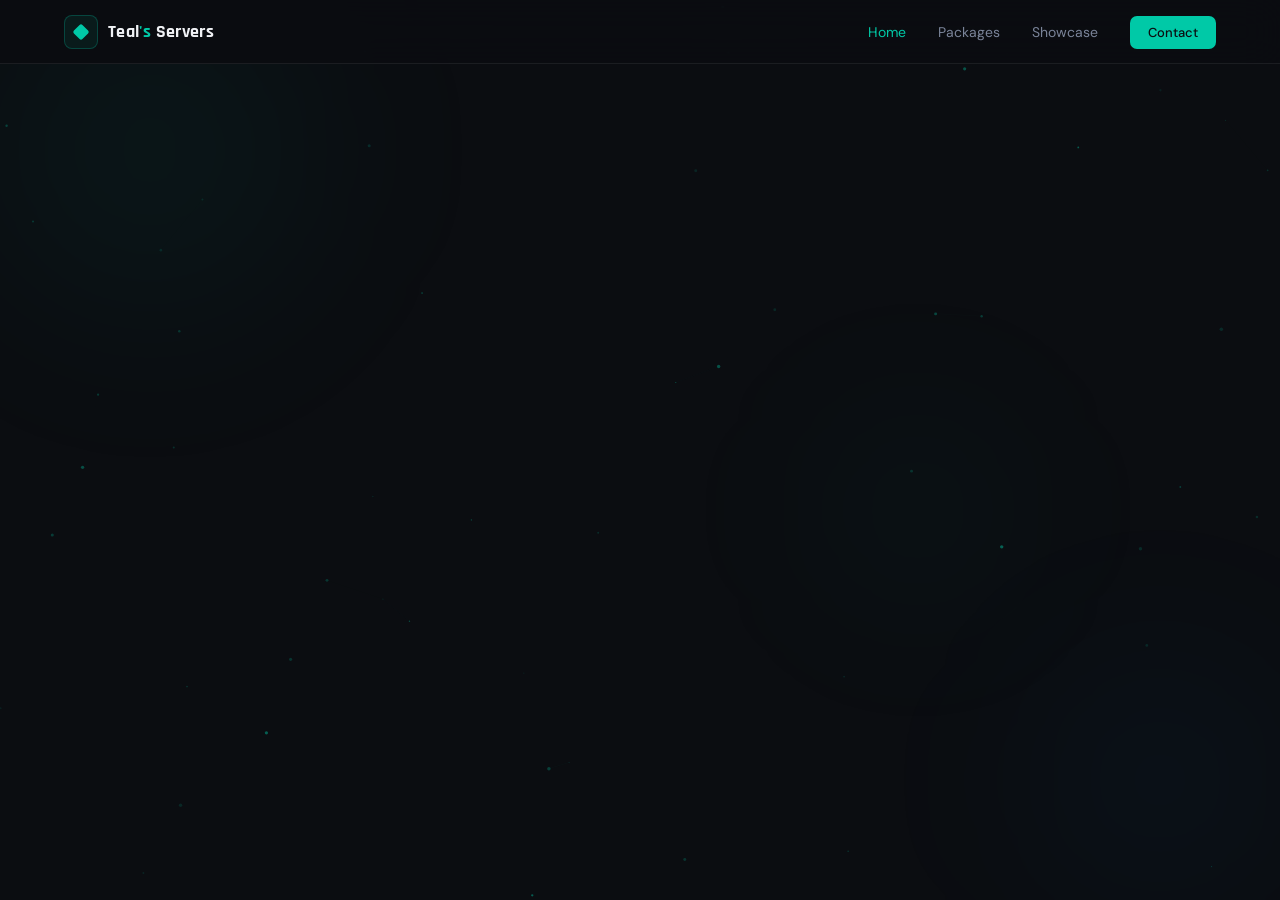
==== index.html @ 3dc84ca7 "Update index.html" ====
<!DOCTYPE html>
<html lang="en">
<head>
<meta charset="UTF-8">
<meta name="viewport" content="width=device-width, initial-scale=1.0">
<title>Teal's Servers — Premium Discord Setup</title>
<link rel="preconnect" href="https://fonts.googleapis.com">
<link rel="preconnect" href="https://fonts.gstatic.com" crossorigin>
<link href="https://fonts.googleapis.com/css2?family=Rajdhani:wght@400;500;600;700&family=DM+Sans:wght@300;400;500&display=swap" rel="stylesheet">
<link rel="icon" href="data:image/svg+xml,<svg xmlns='http://www.w3.org/2000/svg' viewBox='0 0 32 32'><rect x='8' y='8' width='16' height='16' rx='3' fill='%2300C9A7' transform='rotate(45 16 16)'/></svg>">
<style>
*,*::before,*::after{box-sizing:border-box;margin:0;padding:0}
:root{
  --teal:#00C9A7;--teal-dim:#00A88C;--teal-pale:rgba(0,201,167,0.08);
  --bg:#0B0D11;--bg2:#10131A;--bg3:#161B26;
  --border:rgba(255,255,255,0.07);--border-teal:rgba(0,201,167,0.25);
  --text:#F0F2F5;--muted:#7A8499;--muted2:#4A5168;
}
html{scroll-behavior:smooth}
body{font-family:'DM Sans',sans-serif;background:var(--bg);color:var(--text);overflow-x:hidden;min-height:100vh}
::-webkit-scrollbar{width:4px}
::-webkit-scrollbar-track{background:var(--bg)}
::-webkit-scrollbar-thumb{background:var(--teal-dim);border-radius:2px}

#particle-canvas{position:fixed;top:0;left:0;width:100%;height:100%;pointer-events:none;z-index:0}
.orb{position:fixed;border-radius:50%;pointer-events:none;z-index:0;filter:blur(80px);animation:orbFloat linear infinite}
.orb-1{width:500px;height:500px;background:radial-gradient(circle,rgba(0,201,167,0.07) 0%,transparent 70%);top:-100px;left:-100px;animation-duration:20s}
.orb-2{width:400px;height:400px;background:radial-gradient(circle,rgba(0,150,255,0.05) 0%,transparent 70%);bottom:-80px;right:-80px;animation-duration:25s;animation-delay:-10s}
.orb-3{width:300px;height:300px;background:radial-gradient(circle,rgba(0,201,167,0.05) 0%,transparent 70%);top:40%;left:60%;animation-duration:30s;animation-delay:-5s}
@keyframes orbFloat{0%{transform:translate(0,0) scale(1)}25%{transform:translate(30px,-40px) scale(1.05)}50%{transform:translate(-20px,30px) scale(0.95)}75%{transform:translate(40px,20px) scale(1.02)}100%{transform:translate(0,0) scale(1)}}

/* NAV */
nav{position:fixed;top:0;left:0;right:0;z-index:200;height:64px;display:flex;align-items:center;justify-content:space-between;padding:0 5%;background:rgba(11,13,17,0.92);backdrop-filter:blur(20px);-webkit-backdrop-filter:blur(20px);border-bottom:1px solid var(--border)}
.logo{display:flex;align-items:center;gap:10px;text-decoration:none;cursor:pointer}
.logo-box{width:34px;height:34px;background:var(--teal-pale);border:1px solid var(--border-teal);border-radius:8px;display:flex;align-items:center;justify-content:center;animation:logoPulse 3s ease-in-out infinite;flex-shrink:0}
@keyframes logoPulse{0%,100%{box-shadow:0 0 0 0 rgba(0,201,167,0)}50%{box-shadow:0 0 12px 2px rgba(0,201,167,0.2)}}
.logo-diamond{width:12px;height:12px;background:var(--teal);transform:rotate(45deg);border-radius:2px}
.logo-text{font-family:'Rajdhani',sans-serif;font-size:18px;font-weight:700;color:var(--text);letter-spacing:.02em}
.logo-text span{color:var(--teal)}
.nav-links{display:flex;align-items:center;gap:2rem;list-style:none}
.nav-links li a{font-size:14px;color:var(--muted);text-decoration:none;font-weight:400;transition:color .2s;cursor:pointer}
.nav-links li a:hover{color:var(--text)}
.nav-links li a.active{color:var(--teal)}
.nav-cta{background:var(--teal)!important;color:var(--bg)!important;padding:8px 18px;border-radius:7px;font-weight:500!important;font-size:13px!important;transition:background .2s!important}
.nav-cta:hover{background:var(--teal-dim)!important}

/* HAMBURGER */
.hamburger{display:none;flex-direction:column;gap:5px;cursor:pointer;padding:4px;background:none;border:none;z-index:300}
.hamburger span{display:block;width:22px;height:2px;background:var(--text);border-radius:2px;transition:all .3s}
.hamburger.open span:nth-child(1){transform:translateY(7px) rotate(45deg)}
.hamburger.open span:nth-child(2){opacity:0}
.hamburger.open span:nth-child(3){transform:translateY(-7px) rotate(-45deg)}

.mobile-menu{display:none;position:fixed;top:64px;left:0;right:0;bottom:0;background:rgba(11,13,17,0.98);backdrop-filter:blur(20px);-webkit-backdrop-filter:blur(20px);z-index:150;flex-direction:column;align-items:center;justify-content:center;gap:2rem;opacity:0;transition:opacity .3s}
.mobile-menu.open{display:flex;opacity:1}
.mobile-menu a{font-family:'Rajdhani',sans-serif;font-size:28px;font-weight:700;color:var(--muted);text-decoration:none;cursor:pointer;transition:color .2s;letter-spacing:.02em}
.mobile-menu a:hover{color:var(--teal)}
.mobile-menu a.active{color:var(--teal)}
.mobile-menu .m-cta{background:var(--teal);color:var(--bg)!important;padding:12px 36px;border-radius:9px;font-size:20px!important}

/* PAGE TRANSITIONS */
.page{display:none;padding-top:64px;min-height:100vh;position:relative;z-index:1;opacity:0;transition:opacity .35s ease}
.page.active{display:block}
.page.visible{opacity:1}

@keyframes fadeUp{from{opacity:0;transform:translateY(28px)}to{opacity:1;transform:translateY(0)}}
@keyframes gridShift{0%{background-position:0 0}100%{background-position:60px 60px}}
@keyframes glowPulse{0%,100%{opacity:.6;transform:translateX(-50%) scale(1)}50%{opacity:1;transform:translateX(-50%) scale(1.1)}}
@keyframes blink{0%,100%{opacity:1}50%{opacity:.3}}

/* HERO */
.hero{min-height:calc(100vh - 64px);display:flex;align-items:center;justify-content:center;text-align:center;padding:4rem 5%;position:relative;overflow:hidden}
.hero-grid-bg{position:absolute;inset:0;background-image:linear-gradient(rgba(0,201,167,.03) 1px,transparent 1px),linear-gradient(90deg,rgba(0,201,167,.03) 1px,transparent 1px);background-size:60px 60px;pointer-events:none;animation:gridShift 20s linear infinite}
.hero-glow{position:absolute;top:20%;left:50%;transform:translateX(-50%);width:600px;height:300px;background:radial-gradient(ellipse,rgba(0,201,167,.1) 0%,transparent 70%);pointer-events:none;animation:glowPulse 4s ease-in-out infinite}
.hero-inner{position:relative;z-index:1;max-width:760px;animation:fadeUp .8s ease-out both}
.hero-badge{display:inline-flex;align-items:center;gap:8px;background:var(--teal-pale);border:1px solid var(--border-teal);color:var(--teal);font-size:12px;font-weight:500;padding:6px 14px;border-radius:100px;margin-bottom:2rem;letter-spacing:.05em}
.badge-dot{width:6px;height:6px;background:var(--teal);border-radius:50%;animation:blink 2s infinite}
.hero h1{font-family:'Rajdhani',sans-serif;font-size:clamp(44px,7vw,80px);font-weight:700;line-height:1;letter-spacing:-.01em;color:var(--text);margin-bottom:1.25rem;animation:fadeUp .8s ease-out .1s both}
.hero h1 .teal{color:var(--teal)}
.hero-sub{font-size:clamp(15px,2vw,17px);color:var(--muted);line-height:1.7;font-weight:300;max-width:480px;margin:0 auto 2.5rem;animation:fadeUp .8s ease-out .2s both}
.hero-buttons{display:flex;gap:12px;justify-content:center;flex-wrap:wrap;margin-bottom:3rem;animation:fadeUp .8s ease-out .3s both}

/* FEATURES */
.features-grid{display:grid;grid-template-columns:repeat(3,1fr);gap:16px;max-width:900px;margin:0 auto;animation:fadeUp .8s ease-out .4s both}
.feature-card{background:var(--bg2);border:1px solid var(--border);border-radius:14px;padding:24px;text-align:left;transition:all .25s;position:relative;overflow:hidden}
.feature-card::after{content:'';position:absolute;top:0;left:0;right:0;height:2px;background:linear-gradient(90deg,var(--teal),transparent);opacity:0;transition:opacity .25s}
.feature-card:hover{border-color:var(--border-teal);transform:translateY(-3px)}
.feature-card:hover::after{opacity:1}
.feature-icon{width:42px;height:42px;background:var(--teal-pale);border:1px solid var(--border-teal);border-radius:10px;display:flex;align-items:center;justify-content:center;margin-bottom:1rem}
.feature-icon svg{width:18px;height:18px;stroke:var(--teal)}
.feature-title{font-family:'Rajdhani',sans-serif;font-size:16px;font-weight:600;color:var(--text);margin-bottom:6px;letter-spacing:.02em}
.feature-desc{font-size:13px;color:var(--muted);line-height:1.6;font-weight:300}

/* SECTION SHARED */
.section-wrap{padding:5rem 5%;position:relative;z-index:1;max-width:1100px;margin:0 auto}
.section-label{font-size:11px;font-weight:500;color:var(--teal);letter-spacing:.15em;text-transform:uppercase;display:flex;align-items:center;gap:8px;margin-bottom:.75rem}
.section-label::before{content:'';width:20px;height:1px;background:var(--teal);display:block}
.section-title{font-family:'Rajdhani',sans-serif;font-size:clamp(28px,4vw,42px);font-weight:700;color:var(--text);letter-spacing:-.01em;margin-bottom:.75rem}
.section-sub{font-size:15px;color:var(--muted);font-weight:300;line-height:1.7;max-width:480px;margin-bottom:2.5rem}

/* TESTIMONIALS */
.testimonials-bg{background:var(--bg2);border-top:1px solid var(--border);border-bottom:1px solid var(--border);padding:5rem 5%}
.testimonials-inner{max-width:1100px;margin:0 auto}
.testimonials-grid{display:grid;grid-template-columns:repeat(3,1fr);gap:20px;margin-top:2.5rem}
.tcard{background:var(--bg);border:1px solid var(--border);border-radius:16px;padding:24px;transition:all .25s;position:relative;overflow:hidden}
.tcard::after{content:'';position:absolute;top:0;left:0;right:0;height:2px;background:linear-gradient(90deg,var(--teal),transparent);opacity:0;transition:opacity .25s}
.tcard:hover{border-color:var(--border-teal);transform:translateY(-3px)}
.tcard:hover::after{opacity:1}
.tcard-stars{display:flex;gap:3px;margin-bottom:14px}
.star{width:13px;height:13px;background:#FBBF24;clip-path:polygon(50% 0%,61% 35%,98% 35%,68% 57%,79% 91%,50% 70%,21% 91%,32% 57%,2% 35%,39% 35%)}
.tcard-text{font-size:14px;color:rgba(240,242,245,0.75);line-height:1.7;font-weight:300;font-style:italic;margin-bottom:18px}
.tcard-author{display:flex;align-items:center;gap:10px}
.tcard-avatar{width:34px;height:34px;border-radius:50%;display:flex;align-items:center;justify-content:center;font-size:12px;font-weight:600;flex-shrink:0;font-family:'Rajdhani',sans-serif}
.av1{background:rgba(0,201,167,0.2);color:var(--teal)}
.av2{background:rgba(88,101,242,0.25);color:#93A8FB}
.av3{background:rgba(124,58,237,0.25);color:#C4B5FD}
.tcard-name{font-size:13px;font-weight:500;color:var(--text);font-family:'Rajdhani',sans-serif;letter-spacing:.02em}
.tcard-handle{font-size:12px;color:var(--muted2)}

/* COMMUNITY */
.community-section{padding:5rem 5%;text-align:center;position:relative;z-index:1}
.community-card{max-width:600px;margin:0 auto;background:var(--bg2);border:1px solid var(--border-teal);border-radius:20px;padding:3rem;position:relative;overflow:hidden}
.community-card::before{content:'';position:absolute;top:-60px;left:50%;transform:translateX(-50%);width:300px;height:200px;background:radial-gradient(ellipse,rgba(0,201,167,.1) 0%,transparent 70%);pointer-events:none}
.community-card h2{font-family:'Rajdhani',sans-serif;font-size:32px;font-weight:700;color:var(--text);margin-bottom:.75rem;letter-spacing:-.01em}
.community-card p{font-size:15px;color:var(--muted);line-height:1.6;font-weight:300;margin-bottom:1.75rem}
.discord-username{display:inline-block;background:var(--bg3);border:1px solid var(--border);border-radius:8px;padding:8px 16px;font-size:13px;color:var(--muted);margin-top:1.25rem;font-family:monospace}
.discord-username span{color:var(--teal)}

/* BUTTONS */
.btn-primary{display:inline-flex;align-items:center;gap:8px;background:var(--teal);color:var(--bg);padding:13px 28px;border-radius:9px;font-size:15px;font-weight:500;text-decoration:none;border:none;cursor:pointer;font-family:'DM Sans',sans-serif;transition:all .2s}
.btn-primary:hover{background:var(--teal-dim);transform:translateY(-2px)}
.btn-outline{display:inline-flex;align-items:center;gap:8px;background:transparent;color:var(--teal);padding:13px 28px;border-radius:9px;font-size:15px;font-weight:500;text-decoration:none;border:1px solid var(--border-teal);cursor:pointer;font-family:'DM Sans',sans-serif;transition:all .2s}
.btn-outline:hover{background:var(--teal-pale);transform:translateY(-2px)}
.btn-discord{display:inline-flex;align-items:center;gap:10px;background:#5865F2;color:white;padding:12px 28px;border-radius:9px;font-size:15px;font-weight:500;text-decoration:none;border:none;cursor:pointer;font-family:'DM Sans',sans-serif;transition:all .2s;width:100%;justify-content:center;margin-bottom:1rem}
.btn-discord:hover{background:#4752C4;transform:translateY(-2px)}

/* PAGE HERO */
.page-hero{padding:4rem 5% 3rem;text-align:center;position:relative;overflow:hidden}
.page-hero-glow{position:absolute;top:0;left:50%;transform:translateX(-50%);width:500px;height:200px;background:radial-gradient(ellipse,rgba(0,201,167,.08) 0%,transparent 70%);pointer-events:none;animation:glowPulse 4s ease-in-out infinite}
.page-tag{display:inline-block;font-size:11px;font-weight:500;color:var(--teal);letter-spacing:.15em;text-transform:uppercase;margin-bottom:1rem}
.page-hero h1{font-family:'Rajdhani',sans-serif;font-size:clamp(32px,5vw,56px);font-weight:700;color:var(--text);letter-spacing:-.01em;margin-bottom:1rem;animation:fadeUp .6s ease-out both}
.page-hero p{font-size:15px;color:var(--muted);font-weight:300;max-width:440px;margin:0 auto;line-height:1.7}

/* PACKAGES */
.packages-grid{display:grid;grid-template-columns:repeat(3,1fr);gap:20px;max-width:1100px;margin:0 auto;padding:2rem 5% 4rem}
.pkg-card{background:var(--bg2);border:1px solid var(--border);border-radius:18px;padding:28px;display:flex;flex-direction:column;transition:all .25s;position:relative;overflow:hidden;animation:fadeUp .6s ease-out both}
.pkg-card:nth-child(1){animation-delay:.1s}.pkg-card:nth-child(2){animation-delay:.2s}.pkg-card:nth-child(3){animation-delay:.3s}
.pkg-card.featured{border-color:var(--border-teal);background:var(--bg3)}
.pkg-card.featured::before{content:'';position:absolute;top:0;left:0;right:0;height:2px;background:linear-gradient(90deg,var(--teal),#00FFD1)}
.pkg-card:hover{border-color:var(--border-teal);transform:translateY(-4px)}
.pkg-badge{display:inline-block;background:var(--teal-pale);border:1px solid var(--border-teal);color:var(--teal);font-size:11px;font-weight:500;padding:4px 10px;border-radius:100px;margin-bottom:1.25rem;letter-spacing:.05em;width:fit-content}
.pkg-name{font-family:'Rajdhani',sans-serif;font-size:24px;font-weight:700;color:var(--text);margin-bottom:4px}
.pkg-sub{font-size:13px;color:var(--muted);font-weight:300;margin-bottom:.75rem}
.pkg-price{font-family:'Rajdhani',sans-serif;font-size:36px;font-weight:700;color:var(--teal);letter-spacing:-.02em;margin-bottom:1.25rem}
.pkg-price span{font-size:15px;color:var(--muted);font-family:'DM Sans',sans-serif;font-weight:300}
.pkg-divider{height:1px;background:var(--border);margin:0 0 1.5rem}
.pkg-features{list-style:none;display:flex;flex-direction:column;gap:10px;flex:1;margin-bottom:2rem}
.pkg-features li{display:flex;align-items:center;gap:10px;font-size:14px;color:var(--text);font-weight:300}
.check{width:18px;height:18px;border-radius:50%;background:var(--teal-pale);border:1px solid var(--border-teal);display:flex;align-items:center;justify-content:center;flex-shrink:0}
.check::after{content:'';width:6px;height:4px;border-left:1.5px solid var(--teal);border-bottom:1.5px solid var(--teal);transform:rotate(-45deg) translateY(-1px);display:block}

/* FAQ */
.faq-section{padding:5rem 5%;position:relative;z-index:1}
.faq-inner{max-width:700px;margin:0 auto}
.faq-list{display:flex;flex-direction:column;gap:12px;margin-top:2.5rem}
.faq-item{background:var(--bg2);border:1px solid var(--border);border-radius:12px;overflow:hidden;transition:border-color .2s}
.faq-item.open{border-color:var(--border-teal)}
.faq-q{display:flex;align-items:center;justify-content:space-between;padding:18px 22px;cursor:pointer;gap:12px}
.faq-q-text{font-size:15px;font-weight:500;color:var(--text);font-family:'Rajdhani',sans-serif;letter-spacing:.01em}
.faq-icon{width:20px;height:20px;flex-shrink:0;display:flex;align-items:center;justify-content:center;transition:transform .3s}
.faq-item.open .faq-icon{transform:rotate(45deg)}
.faq-icon::before,.faq-icon::after{content:'';position:absolute;background:var(--teal);border-radius:1px}
.faq-icon{position:relative}
.faq-icon::before{width:12px;height:2px}
.faq-icon::after{width:2px;height:12px}
.faq-a{max-height:0;overflow:hidden;transition:max-height .35s ease,padding .35s ease}
.faq-item.open .faq-a{max-height:200px}
.faq-a-inner{padding:0 22px 18px;font-size:14px;color:var(--muted);line-height:1.7;font-weight:300}

/* SHOWCASE */
.showcase-grid{display:grid;grid-template-columns:repeat(2,1fr);gap:20px;max-width:1000px;margin:0 auto;padding:2rem 5% 5rem}
.showcase-card{background:var(--bg2);border:1px solid var(--border);border-radius:16px;overflow:hidden;transition:all .25s;animation:fadeUp .6s ease-out both}
.showcase-card:nth-child(1){animation-delay:.1s}.showcase-card:nth-child(2){animation-delay:.2s}.showcase-card:nth-child(3){animation-delay:.3s}.showcase-card:nth-child(4){animation-delay:.4s}
.showcase-card:hover{border-color:var(--border-teal);transform:translateY(-3px)}
.showcase-thumb{height:140px;display:flex;align-items:center;justify-content:center;position:relative;overflow:hidden}
.st-1{background:linear-gradient(135deg,#0B1A2E,#0F2A3A)}.st-2{background:linear-gradient(135deg,#1A0D2E,#2A0F3A)}.st-3{background:linear-gradient(135deg,#0D1A1A,#0A2A2A)}.st-4{background:linear-gradient(135deg,#1A1A0D,#2A2A0A)}
.thumb-label{font-family:'Rajdhani',sans-serif;font-size:42px;font-weight:700;opacity:.18;color:white;user-select:none}
.thumb-tag{position:absolute;bottom:12px;left:16px;background:rgba(0,0,0,.5);border:1px solid var(--border-teal);color:var(--teal);font-size:10px;font-weight:500;padding:3px 10px;border-radius:100px;letter-spacing:.08em}
.showcase-body{padding:18px 20px 22px}
.showcase-title{font-family:'Rajdhani',sans-serif;font-size:18px;font-weight:700;color:var(--text);margin-bottom:6px}
.showcase-desc{font-size:13px;color:var(--muted);line-height:1.6;font-weight:300}
.showcase-footer{text-align:center;padding:0 5% 4rem;color:var(--muted);font-size:14px;font-weight:300}
.showcase-footer span{color:var(--teal)}

/* CONTACT */
.contact-grid{display:grid;grid-template-columns:1fr 1fr;gap:40px;max-width:900px;margin:0 auto;padding:2rem 5% 5rem;align-items:start}
.contact-info h2{font-family:'Rajdhani',sans-serif;font-size:28px;font-weight:700;color:var(--text);margin-bottom:1rem}
.contact-info p{font-size:14px;color:var(--muted);line-height:1.7;font-weight:300;margin-bottom:2rem}
.contact-detail{display:flex;flex-direction:column;gap:16px}
.detail-card{background:var(--bg2);border:1px solid var(--border);border-radius:12px;padding:16px 20px;display:flex;align-items:flex-start;gap:14px;transition:border-color .2s}
.detail-card:hover{border-color:var(--border-teal)}
.detail-icon{width:36px;height:36px;background:var(--teal-pale);border:1px solid var(--border-teal);border-radius:8px;display:flex;align-items:center;justify-content:center;flex-shrink:0}
.detail-icon svg{width:16px;height:16px;stroke:var(--teal)}
.detail-title{font-size:13px;font-weight:500;color:var(--text);margin-bottom:3px}
.detail-value{font-size:13px;color:var(--muted);font-weight:300}
.contact-discord{background:var(--bg2);border:1px solid var(--border-teal);border-radius:18px;padding:2.5rem;text-align:center;position:relative;overflow:hidden}
.contact-discord::before{content:'';position:absolute;top:-40px;left:50%;transform:translateX(-50%);width:200px;height:150px;background:radial-gradient(ellipse,rgba(0,201,167,.1) 0%,transparent 70%);pointer-events:none}
.discord-icon-wrap{width:64px;height:64px;background:#5865F2;border-radius:16px;display:flex;align-items:center;justify-content:center;margin:0 auto 1.25rem}
.contact-discord h3{font-family:'Rajdhani',sans-serif;font-size:22px;font-weight:700;color:var(--text);margin-bottom:.75rem}
.contact-discord p{font-size:14px;color:var(--muted);line-height:1.6;font-weight:300;margin-bottom:1.5rem}
.handle-pill{display:inline-block;background:var(--bg3);border:1px solid var(--border);border-radius:8px;padding:8px 16px;font-size:13px;color:var(--muted);font-family:monospace}
.handle-pill span{color:var(--teal)}

/* FOOTER */
footer{border-top:1px solid var(--border);padding:2rem 5%;display:flex;align-items:center;justify-content:space-between;flex-wrap:wrap;gap:1rem;position:relative;z-index:1}
.footer-left{font-size:13px;color:var(--muted2);font-weight:300}
.footer-left span{color:var(--teal)}
.footer-links{display:flex;gap:1.5rem;list-style:none}
.footer-links a{font-size:13px;color:var(--muted2);text-decoration:none;cursor:pointer;transition:color .2s}
.footer-links a:hover{color:var(--teal)}

/* RESPONSIVE */
@media(max-width:900px){
  .testimonials-grid{grid-template-columns:repeat(2,1fr)}
  .packages-grid{grid-template-columns:1fr;max-width:480px}
  .showcase-grid{grid-template-columns:1fr;max-width:500px}
  .contact-grid{grid-template-columns:1fr}
  .features-grid{grid-template-columns:1fr;max-width:460px}
}
@media(max-width:700px){
  .testimonials-grid{grid-template-columns:1fr}
  .nav-links{display:none}
  .hamburger{display:flex}
  .hero{padding:3rem 5%}
  .hero-glow{width:300px;height:200px}
  .community-card{padding:2rem 1.5rem}
  .packages-grid{padding:1.5rem 5% 3rem}
  .section-wrap{padding:3rem 5%}
  .faq-section{padding:3rem 5%}
  .testimonials-bg{padding:3rem 5%}
}
@media(max-width:420px){
  .hero-buttons{flex-direction:column;align-items:center}
  .btn-primary,.btn-outline{width:100%;justify-content:center}
  .footer-links{display:none}
}
</style>
</head>
<body>

<div class="orb orb-1"></div>
<div class="orb orb-2"></div>
<div class="orb orb-3"></div>
<canvas id="particle-canvas"></canvas>

<!-- NAV -->
<nav>
  <div class="logo" onclick="showPage('home')">
    <div class="logo-box"><div class="logo-diamond"></div></div>
    <span class="logo-text">Teal<span>'s</span> Servers</span>
  </div>
  <ul class="nav-links">
    <li><a onclick="showPage('home')" class="active" id="nav-home">Home</a></li>
    <li><a onclick="showPage('packages')" id="nav-packages">Packages</a></li>
    <li><a onclick="showPage('showcase')" id="nav-showcase">Showcase</a></li>
    <li><a onclick="showPage('contact')" id="nav-contact" class="nav-cta">Contact</a></li>
  </ul>
  <button class="hamburger" id="hamburger" aria-label="Menu" onclick="toggleMenu()">
    <span></span><span></span><span></span>
  </button>
</nav>

<!-- MOBILE MENU -->
<div class="mobile-menu" id="mobile-menu">
  <a onclick="showPage('home');closeMenu()" id="mnav-home" class="active">Home</a>
  <a onclick="showPage('packages');closeMenu()" id="mnav-packages">Packages</a>
  <a onclick="showPage('showcase');closeMenu()" id="mnav-showcase">Showcase</a>
  <a onclick="showPage('contact');closeMenu()" id="mnav-contact" class="m-cta">Contact</a>
</div>

<!-- ══ HOME ══ -->
<div class="page" id="page-home">
  <section class="hero">
    <div class="hero-grid-bg"></div>
    <div class="hero-glow"></div>
    <div class="hero-inner">
      <div class="hero-badge"><div class="badge-dot"></div>Professional Discord Setup Service</div>
      <h1>Premium<br><span class="teal">Discord</span><br>Servers.</h1>
      <p class="hero-sub">Professional Discord communities designed to grow your server — beautifully built, fast delivered.</p>
      <div class="hero-buttons">
        <button class="btn-primary" onclick="showPage('packages')">View Packages <svg width="16" height="16" viewBox="0 0 16 16" fill="none"><path d="M3 8h10M9 4l4 4-4 4" stroke="currentColor" stroke-width="1.5" stroke-linecap="round" stroke-linejoin="round"/></svg></button>
        <button class="btn-outline" onclick="showPage('showcase')">See Showcase</button>
      </div>
      <div class="features-grid">
        <div class="feature-card">
          <div class="feature-icon"><svg viewBox="0 0 20 20" fill="none" stroke-width="1.5" stroke-linecap="round" stroke-linejoin="round"><path d="M10 3l1.5 4.5H16l-3.7 2.7 1.4 4.3L10 12l-3.7 2.5 1.4-4.3L4 7.5h4.5z"/></svg></div>
          <div class="feature-title">Fast Setup</div>
          <p class="feature-desc">Your server can be ready within hours of ordering.</p>
        </div>
        <div class="feature-card">
          <div class="feature-icon"><svg viewBox="0 0 20 20" fill="none" stroke-width="1.5" stroke-linecap="round" stroke-linejoin="round"><path d="M10 2L3 6v5c0 4 3 6.5 7 8 4-1.5 7-4 7-8V6l-7-4z"/></svg></div>
          <div class="feature-title">Secure Moderation</div>
          <p class="feature-desc">Advanced anti-raid and moderation setup included.</p>
        </div>
        <div class="feature-card">
          <div class="feature-icon"><svg viewBox="0 0 20 20" fill="none" stroke-width="1.5" stroke-linecap="round" stroke-linejoin="round"><rect x="2" y="4" width="16" height="12" rx="2"/><path d="M6 8h8M6 11h5"/></svg></div>
          <div class="feature-title">Beautiful Layout</div>
          <p class="feature-desc">Clean and organized channel structures, built to impress.</p>
        </div>
      </div>
    </div>
  </section>

  <!-- TESTIMONIALS -->
  <div class="testimonials-bg">
    <div class="testimonials-inner">
      <div class="section-label">What clients say</div>
      <div class="section-title">Trusted by real people.</div>
      <div class="testimonials-grid">
        <div class="tcard">
          <div class="tcard-stars"><div class="star"></div><div class="star"></div><div class="star"></div><div class="star"></div><div class="star"></div></div>
          <p class="tcard-text">"Got my gaming server set up in literally 3 hours. The channel layout is clean, bots work perfectly and my community loves it. 100% worth it."</p>
          <div class="tcard-author">
            <div class="tcard-avatar av1">XR</div>
            <div><div class="tcard-name">xRavenGG</div><div class="tcard-handle">Gaming Server</div></div>
          </div>
        </div>
        <div class="tcard">
          <div class="tcard-stars"><div class="star"></div><div class="star"></div><div class="star"></div><div class="star"></div><div class="star"></div></div>
          <p class="tcard-text">"I had a rough idea of what I wanted and Teal just made it happen. The roles, the colours, the layout — everything looks super professional now."</p>
          <div class="tcard-author">
            <div class="tcard-avatar av2">NV</div>
            <div><div class="tcard-name">nova.clips</div><div class="tcard-handle">Streamer Server</div></div>
          </div>
        </div>
        <div class="tcard">
          <div class="tcard-stars"><div class="star"></div><div class="star"></div><div class="star"></div><div class="star"></div><div class="star"></div></div>
          <p class="tcard-text">"Honestly didn't expect this quality for the price. Anti-raid is solid, the leveling system is set up perfectly. My mods were impressed too."</p>
          <div class="tcard-author">
            <div class="tcard-avatar av3">ZK</div>
            <div><div class="tcard-name">z3nkai</div><div class="tcard-handle">Community Server</div></div>
          </div>
        </div>
      </div>
    </div>
  </div>

  <section class="community-section">
    <div class="community-card">
      <div class="section-label" style="justify-content:center;">Community</div>
      <h2>Join Our Discord</h2>
      <p>Become part of the community, get updates, and see what we're building next.</p>
      <a href="https://discord.gg/AhwZUt9kAU" target="_blank" class="btn-discord" style="max-width:280px;margin:0 auto 1rem;">
        <svg width="20" height="20" viewBox="0 0 127.14 96.36" fill="white"><path d="M107.7,8.07A105.15,105.15,0,0,0,81.47,0a72.06,72.06,0,0,0-3.36,6.83A97.68,97.68,0,0,0,49,6.83,72.37,72.37,0,0,0,45.64,0,105.89,105.89,0,0,0,19.39,8.09C2.79,32.65-1.71,56.6.54,80.21h0A105.73,105.73,0,0,0,32.71,96.36,77.7,77.7,0,0,0,39.6,85.25a68.42,68.42,0,0,1-10.85-5.18c.91-.66,1.8-1.34,2.66-2a75.57,75.57,0,0,0,64.32,0c.87.71,1.76,1.39,2.66,2a68.68,68.68,0,0,1-10.87,5.19,77,77,0,0,0,6.89,11.1A105.25,105.25,0,0,0,126.6,80.22h0C129.24,52.84,122.09,29.11,107.7,8.07ZM42.45,65.69C36.18,65.69,31,60,31,53s5-12.74,11.43-12.74S54,46,53.89,53,48.84,65.69,42.45,65.69Zm42.24,0C78.41,65.69,73.25,60,73.25,53s5-12.74,11.44-12.74S96.23,46,96.12,53,91.08,65.69,84.69,65.69Z"/></svg>
        Join Our Discord
      </a>
      <div class="discord-username">Contact: <span>@tealgaveup</span></div>
    </div>
  </section>

  <footer>
    <div class="footer-left">© 2026 <span>Teal's Servers</span>. All rights reserved.</div>
    <ul class="footer-links"><li><a onclick="showPage('home')">Home</a></li><li><a onclick="showPage('packages')">Packages</a></li><li><a onclick="showPage('showcase')">Showcase</a></li><li><a onclick="showPage('contact')">Contact</a></li></ul>
  </footer>
</div>

<!-- ══ PACKAGES ══ -->
<div class="page" id="page-packages">
  <div class="page-hero">
    <div class="page-hero-glow"></div>
    <div class="page-tag">What we offer</div>
    <h1>Discord Server Packages</h1>
    <p>Simple, transparent pricing. Pick a package and I'll handle the rest.</p>
  </div>
  <div class="packages-grid">
    <div class="pkg-card">
      <div class="pkg-badge">Starter</div>
      <div class="pkg-name">Basic Server</div>
      <div class="pkg-sub">Everything you need to get started</div>
      <div class="pkg-price">$5 <span>/ one-time</span></div>
      <div class="pkg-divider"></div>
      <ul class="pkg-features">
        <li><div class="check"></div>Channel Setup</li>
        <li><div class="check"></div>Roles System</li>
        <li><div class="check"></div>Basic Bots</li>
        <li><div class="check"></div>Simple Layout</li>
      </ul>
      <button class="btn-outline" onclick="showPage('contact')" style="width:100%">Order Basic →</button>
    </div>
    <div class="pkg-card featured">
      <div class="pkg-badge">Most Popular</div>
      <div class="pkg-name">Gaming Server</div>
      <div class="pkg-sub">Built for gaming communities</div>
      <div class="pkg-price">$10 <span>/ one-time</span></div>
      <div class="pkg-divider"></div>
      <ul class="pkg-features">
        <li><div class="check"></div>Game Roles</li>
        <li><div class="check"></div>Voice Channels</li>
        <li><div class="check"></div>Moderation Bots</li>
        <li><div class="check"></div>Events Channel</li>
      </ul>
      <button class="btn-primary" onclick="showPage('contact')" style="width:100%">Order Gaming →</button>
    </div>
    <div class="pkg-card">
      <div class="pkg-badge">Premium</div>
      <div class="pkg-name">Community Server</div>
      <div class="pkg-sub">For serious communities</div>
      <div class="pkg-price">$18 <span>/ one-time</span></div>
      <div class="pkg-divider"></div>
      <ul class="pkg-features">
        <li><div class="check"></div>Advanced Moderation</li>
        <li><div class="check"></div>Leveling System</li>
        <li><div class="check"></div>Custom Layout</li>
        <li><div class="check"></div>Community Channels</li>
      </ul>
      <button class="btn-outline" onclick="showPage('contact')" style="width:100%">Order Community →</button>
    </div>
  </div>

  <!-- FAQ -->
  <div class="faq-section">
    <div class="faq-inner">
      <div class="section-label" style="justify-content:center;">FAQ</div>
      <div class="section-title" style="text-align:center;">Common questions.</div>
      <div class="faq-list">
        <div class="faq-item" onclick="toggleFaq(this)">
          <div class="faq-q"><span class="faq-q-text">How do I give you access to my server?</span><div class="faq-icon"></div></div>
          <div class="faq-a"><div class="faq-a-inner">You just add me as an admin temporarily. I'll set everything up and you can remove my access once you're happy with the result. I never touch anything I'm not supposed to.</div></div>
        </div>
        <div class="faq-item" onclick="toggleFaq(this)">
          <div class="faq-q"><span class="faq-q-text">How do I pay?</span><div class="faq-icon"></div></div>
          <div class="faq-a"><div class="faq-a-inner">Payment is handled through Discord. Message me at @tealgaveup and I'll send you the payment details. I accept PayPal and most major methods.</div></div>
        </div>
        <div class="faq-item" onclick="toggleFaq(this)">
          <div class="faq-q"><span class="faq-q-text">How long does setup take?</span><div class="faq-icon"></div></div>
          <div class="faq-a"><div class="faq-a-inner">Most servers are fully set up within 24 hours of ordering. Basic servers are often done within just a few hours.</div></div>
        </div>
        <div class="faq-item" onclick="toggleFaq(this)">
          <div class="faq-q"><span class="faq-q-text">What if I'm not happy with the result?</span><div class="faq-icon"></div></div>
          <div class="faq-a"><div class="faq-a-inner">I'll revise it until you're satisfied. Just message me and tell me what you'd like changed — I want you to love the final result.</div></div>
        </div>
        <div class="faq-item" onclick="toggleFaq(this)">
          <div class="faq-q"><span class="faq-q-text">Can I request something custom not in the packages?</span><div class="faq-icon"></div></div>
          <div class="faq-a"><div class="faq-a-inner">Absolutely. Message me on Discord and describe what you need — custom bots, unique role structures, special layouts — and I'll give you a quote.</div></div>
        </div>
      </div>
    </div>
  </div>

  <footer>
    <div class="footer-left">© 2026 <span>Teal's Servers</span>. All rights reserved.</div>
    <ul class="footer-links"><li><a onclick="showPage('home')">Home</a></li><li><a onclick="showPage('packages')">Packages</a></li><li><a onclick="showPage('showcase')">Showcase</a></li><li><a onclick="showPage('contact')">Contact</a></li></ul>
  </footer>
</div>

<!-- ══ SHOWCASE ══ -->
<div class="page" id="page-showcase">
  <div class="page-hero">
    <div class="page-hero-glow"></div>
    <div class="page-tag">Portfolio</div>
    <h1>Server Showcase</h1>
    <p>Examples of Discord servers I have designed. Every one built with care and precision.</p>
  </div>
  <div class="showcase-grid">
    <div class="showcase-card"><div class="showcase-thumb st-1"><div class="thumb-label">GC</div><div class="thumb-tag">Gaming</div></div><div class="showcase-body"><div class="showcase-title">Gaming Community</div><p class="showcase-desc">Organized channels, voice rooms, and game role systems for a seamless experience.</p></div></div>
    <div class="showcase-card"><div class="showcase-thumb st-2"><div class="thumb-label">SS</div><div class="thumb-tag">Content Creator</div></div><div class="showcase-body"><div class="showcase-title">Streamer Server</div><p class="showcase-desc">Perfect for Twitch or YouTube creators with dedicated fan channels and alerts.</p></div></div>
    <div class="showcase-card"><div class="showcase-thumb st-3"><div class="thumb-label">LC</div><div class="thumb-tag">Community</div></div><div class="showcase-body"><div class="showcase-title">Large Community</div><p class="showcase-desc">Advanced moderation, leveling system, and clean layouts built to scale.</p></div></div>
    <div class="showcase-card"><div class="showcase-thumb st-4"><div class="thumb-label">ET</div><div class="thumb-tag">Esports</div></div><div class="showcase-body"><div class="showcase-title">Esports Team</div><p class="showcase-desc">Private team channels, scrim rooms, and event organization for competitive play.</p></div></div>
  </div>
  <div class="showcase-footer">More server designs coming <span>soon</span>.</div>
  <footer>
    <div class="footer-left">© 2026 <span>Teal's Servers</span>. All rights reserved.</div>
    <ul class="footer-links"><li><a onclick="showPage('home')">Home</a></li><li><a onclick="showPage('packages')">Packages</a></li><li><a onclick="showPage('showcase')">Showcase</a></li><li><a onclick="showPage('contact')">Contact</a></li></ul>
  </footer>
</div>

<!-- ══ CONTACT ══ -->
<div class="page" id="page-contact">
  <div class="page-hero">
    <div class="page-hero-glow"></div>
    <div class="page-tag">Get in touch</div>
    <h1>Contact Me</h1>
    <p>Join my Discord server or message me directly to order your custom Discord setup.</p>
  </div>
  <div class="contact-grid">
    <div class="contact-info">
      <div class="section-label">Details</div>
      <h2>Let's build your server.</h2>
      <p>Reach out and I'll get back to you quickly. Most servers are ready within 24 hours of ordering.</p>
      <div class="contact-detail">
        <div class="detail-card"><div class="detail-icon"><svg viewBox="0 0 20 20" fill="none" stroke-width="1.5" stroke-linecap="round" stroke-linejoin="round"><circle cx="10" cy="10" r="7"/><path d="M10 6v4l3 3"/></svg></div><div><div class="detail-title">Delivery Time</div><div class="detail-value">Most servers completed within 24 hours</div></div></div>
        <div class="detail-card"><div class="detail-icon"><svg viewBox="0 0 20 20" fill="none" stroke-width="1.5" stroke-linecap="round" stroke-linejoin="round"><rect x="3" y="3" width="6" height="6" rx="1"/><rect x="11" y="3" width="6" height="6" rx="1"/><rect x="3" y="11" width="6" height="6" rx="1"/><rect x="11" y="11" width="6" height="6" rx="1"/></svg></div><div><div class="detail-title">Custom Requests</div><div class="detail-value">Custom bots, roles, and layouts available</div></div></div>
        <div class="detail-card"><div class="detail-icon"><svg viewBox="0 0 20 20" fill="none" stroke-width="1.5" stroke-linecap="round" stroke-linejoin="round"><path d="M10 2L3 6v5c0 4 3 6.5 7 8 4-1.5 7-4 7-8V6l-7-4z"/></svg></div><div><div class="detail-title">Discord Contact</div><div class="detail-value">Add @tealgaveup to discuss your setup</div></div></div>
      </div>
    </div>
    <div class="contact-discord">
      <div class="discord-icon-wrap">
        <svg width="34" height="34" viewBox="0 0 127.14 96.36" fill="white"><path d="M107.7,8.07A105.15,105.15,0,0,0,81.47,0a72.06,72.06,0,0,0-3.36,6.83A97.68,97.68,0,0,0,49,6.83,72.37,72.37,0,0,0,45.64,0,105.89,105.89,0,0,0,19.39,8.09C2.79,32.65-1.71,56.6.54,80.21h0A105.73,105.73,0,0,0,32.71,96.36,77.7,77.7,0,0,0,39.6,85.25a68.42,68.42,0,0,1-10.85-5.18c.91-.66,1.8-1.34,2.66-2a75.57,75.57,0,0,0,64.32,0c.87.71,1.76,1.39,2.66,2a68.68,68.68,0,0,1-10.87,5.19,77,77,0,0,0,6.89,11.1A105.25,105.25,0,0,0,126.6,80.22h0C129.24,52.84,122.09,29.11,107.7,8.07ZM42.45,65.69C36.18,65.69,31,60,31,53s5-12.74,11.43-12.74S54,46,53.89,53,48.84,65.69,42.45,65.69Zm42.24,0C78.41,65.69,73.25,60,73.25,53s5-12.74,11.44-12.74S96.23,46,96.12,53,91.08,65.69,84.69,65.69Z"/></svg>
      </div>
      <h3>Join My Discord Server</h3>
      <p>The fastest way to order and get support. Click below to join and send a message.</p>
      <a href="https://discord.gg/AhwZUt9kAU" target="_blank" class="btn-discord">
        <svg width="20" height="20" viewBox="0 0 127.14 96.36" fill="white"><path d="M107.7,8.07A105.15,105.15,0,0,0,81.47,0a72.06,72.06,0,0,0-3.36,6.83A97.68,97.68,0,0,0,49,6.83,72.37,72.37,0,0,0,45.64,0,105.89,105.89,0,0,0,19.39,8.09C2.79,32.65-1.71,56.6.54,80.21h0A105.73,105.73,0,0,0,32.71,96.36,77.7,77.7,0,0,0,39.6,85.25a68.42,68.42,0,0,1-10.85-5.18c.91-.66,1.8-1.34,2.66-2a75.57,75.57,0,0,0,64.32,0c.87.71,1.76,1.39,2.66,2a68.68,68.68,0,0,1-10.87,5.19,77,77,0,0,0,6.89,11.1A105.25,105.25,0,0,0,126.6,80.22h0C129.24,52.84,122.09,29.11,107.7,8.07ZM42.45,65.69C36.18,65.69,31,60,31,53s5-12.74,11.43-12.74S54,46,53.89,53,48.84,65.69,42.45,65.69Zm42.24,0C78.41,65.69,73.25,60,73.25,53s5-12.74,11.44-12.74S96.23,46,96.12,53,91.08,65.69,84.69,65.69Z"/></svg>
        Join Discord Server
      </a>
      <div class="handle-pill">@<span>tealgaveup</span></div>
    </div>
  </div>
  <footer>
    <div class="footer-left">© 2026 <span>Teal's Servers</span>. All rights reserved.</div>
    <ul class="footer-links"><li><a onclick="showPage('home')">Home</a></li><li><a onclick="showPage('packages')">Packages</a></li><li><a onclick="showPage('showcase')">Showcase</a></li><li><a onclick="showPage('contact')">Contact</a></li></ul>
  </footer>
</div>

<script>
/* PAGE TRANSITIONS */
function showPage(name) {
  const current = document.querySelector('.page.active');
  const next = document.getElementById('page-' + name);
  if (current === next) return;
  current.classList.remove('visible');
  setTimeout(() => {
    current.classList.remove('active');
    next.classList.add('active');
    window.scrollTo(0, 0);
    requestAnimationFrame(() => requestAnimationFrame(() => next.classList.add('visible')));
  }, 200);
  document.querySelectorAll('.nav-links a, .mobile-menu a').forEach(a => a.classList.remove('active'));
  const navEl = document.getElementById('nav-' + name);
  const mnavEl = document.getElementById('mnav-' + name);
  if (navEl) navEl.classList.add('active');
  if (mnavEl) mnavEl.classList.add('active');
}

/* Init first page visible */
window.addEventListener('DOMContentLoaded', () => {
  const first = document.querySelector('.page.active');
  if (first) requestAnimationFrame(() => requestAnimationFrame(() => first.classList.add('visible')));
});

/* HAMBURGER */
function toggleMenu() {
  const menu = document.getElementById('mobile-menu');
  const btn = document.getElementById('hamburger');
  menu.classList.toggle('open');
  btn.classList.toggle('open');
  document.body.style.overflow = menu.classList.contains('open') ? 'hidden' : '';
}
function closeMenu() {
  const menu = document.getElementById('mobile-menu');
  const btn = document.getElementById('hamburger');
  menu.classList.remove('open');
  btn.classList.remove('open');
  document.body.style.overflow = '';
}

/* FAQ */
function toggleFaq(item) {
  const isOpen = item.classList.contains('open');
  document.querySelectorAll('.faq-item').forEach(f => f.classList.remove('open'));
  if (!isOpen) item.classList.add('open');
}

/* PARTICLES */
const canvas = document.getElementById('particle-canvas');
const ctx = canvas.getContext('2d');
let W, H, particles = [];
function resize() { W = canvas.width = window.innerWidth; H = canvas.height = window.innerHeight; }
window.addEventListener('resize', resize);
resize();
function rand(a, b) { return a + Math.random() * (b - a); }
for (let i = 0; i < 55; i++) {
  particles.push({ x: rand(0, W), y: rand(0, H), r: rand(0.5, 1.8), dx: rand(-0.12, 0.12), dy: rand(-0.18, -0.04), alpha: rand(0.1, 0.45), dAlpha: rand(-0.002, 0.002) });
}
function draw() {
  ctx.clearRect(0, 0, W, H);
  for (let p of particles) {
    ctx.beginPath(); ctx.arc(p.x, p.y, p.r, 0, Math.PI * 2);
    ctx.fillStyle = `rgba(0,201,167,${p.alpha})`; ctx.fill();
    p.x += p.dx; p.y += p.dy; p.alpha += p.dAlpha;
    if (p.alpha <= 0.05) p.dAlpha = Math.abs(p.dAlpha);
    if (p.alpha >= 0.45) p.dAlpha = -Math.abs(p.dAlpha);
    if (p.y < -10) { p.y = H + 10; p.x = rand(0, W); }
    if (p.x < -10) p.x = W + 10;
    if (p.x > W + 10) p.x = -10;
  }
  for (let i = 0; i < particles.length; i++) {
    for (let j = i + 1; j < particles.length; j++) {
      const dx = particles[i].x - particles[j].x, dy = particles[i].y - particles[j].y;
      const d = Math.sqrt(dx*dx + dy*dy);
      if (d < 90) {
        ctx.beginPath(); ctx.moveTo(particles[i].x, particles[i].y); ctx.lineTo(particles[j].x, particles[j].y);
        ctx.strokeStyle = `rgba(0,201,167,${0.06*(1-d/90)})`; ctx.lineWidth = 0.5; ctx.stroke();
      }
    }
  }
  requestAnimationFrame(draw);
}
draw();
</script>
</body>
</html>
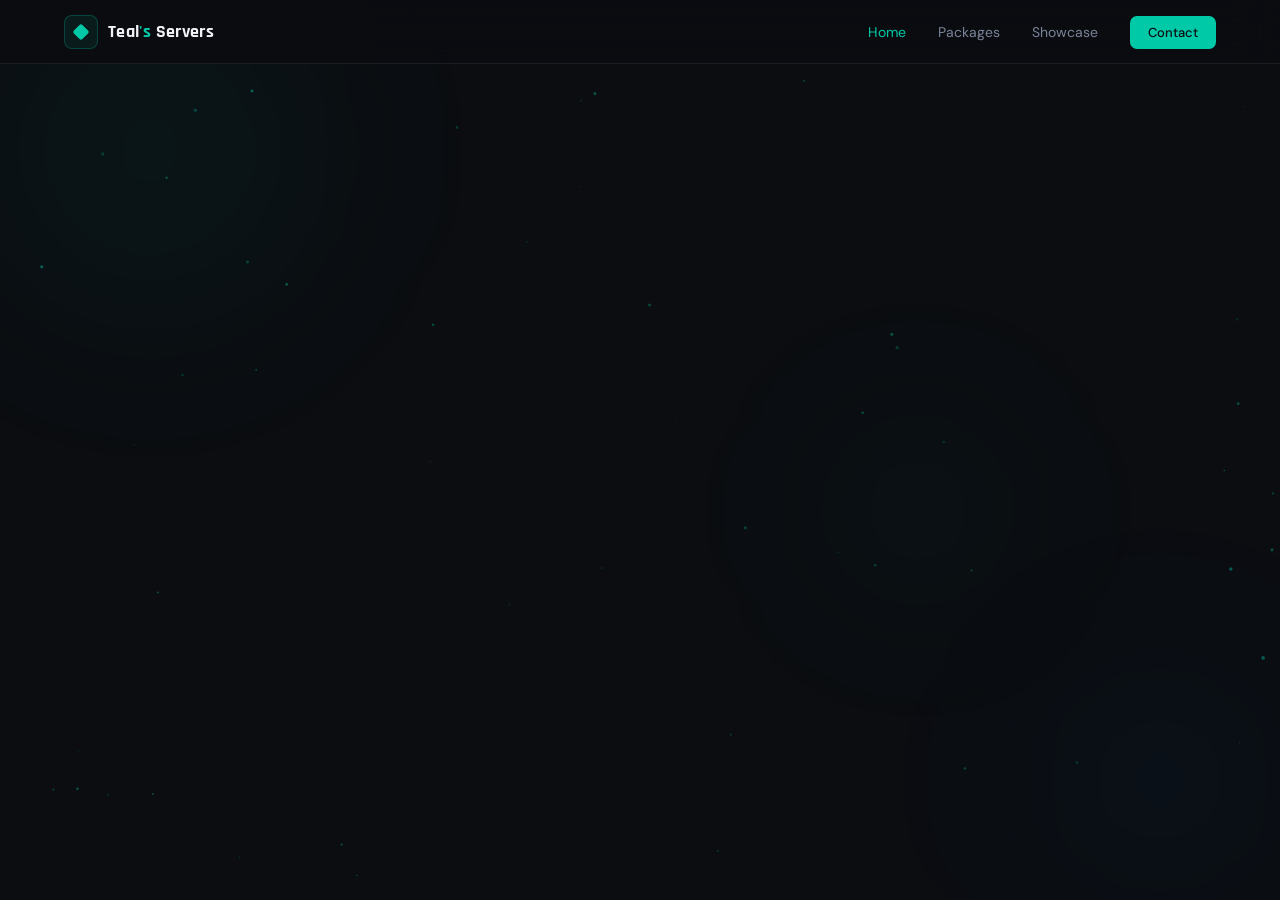
==== commit 752fdde1: "Update index.html" ====
--- a/index.html
+++ b/index.html
@@ -45,23 +45,75 @@
 .nav-cta:hover{background:var(--teal-dim)!important}
 
 /* HAMBURGER */
-.hamburger{display:none;flex-direction:column;gap:5px;cursor:pointer;padding:4px;background:none;border:none;z-index:300}
-.hamburger span{display:block;width:22px;height:2px;background:var(--text);border-radius:2px;transition:all .3s}
-.hamburger.open span:nth-child(1){transform:translateY(7px) rotate(45deg)}
-.hamburger.open span:nth-child(2){opacity:0}
-.hamburger.open span:nth-child(3){transform:translateY(-7px) rotate(-45deg)}
-
-.mobile-menu{display:none;position:fixed;top:64px;left:0;right:0;bottom:0;background:rgba(11,13,17,0.98);backdrop-filter:blur(20px);-webkit-backdrop-filter:blur(20px);z-index:150;flex-direction:column;align-items:center;justify-content:center;gap:2rem;opacity:0;transition:opacity .3s}
-.mobile-menu.open{display:flex;opacity:1}
-.mobile-menu a{font-family:'Rajdhani',sans-serif;font-size:28px;font-weight:700;color:var(--muted);text-decoration:none;cursor:pointer;transition:color .2s;letter-spacing:.02em}
-.mobile-menu a:hover{color:var(--teal)}
+.hamburger{display:none;flex-direction:column;gap:5px;cursor:pointer;padding:6px;background:none;border:none;z-index:300;border-radius:8px;transition:background .2s}
+.hamburger:hover{background:var(--teal-pale)}
+.hamburger span{display:block;width:20px;height:1.5px;background:var(--text);border-radius:2px;transition:all .3s ease}
+.hamburger.open span:nth-child(1){transform:translateY(6.5px) rotate(45deg)}
+.hamburger.open span:nth-child(2){opacity:0;transform:scaleX(0)}
+.hamburger.open span:nth-child(3){transform:translateY(-6.5px) rotate(-45deg)}
+
+/* MOBILE DROPDOWN MENU */
+.mobile-menu{
+  display:none;
+  position:fixed;
+  top:64px;left:0;right:0;
+  z-index:150;
+  background:rgba(11,13,17,0.97);
+  backdrop-filter:blur(24px);
+  -webkit-backdrop-filter:blur(24px);
+  border-bottom:1px solid var(--border-teal);
+  padding:1rem 5% 1.5rem;
+  transform:translateY(-8px);
+  opacity:0;
+  transition:opacity .25s ease, transform .25s ease;
+  pointer-events:none;
+}
+.mobile-menu.open{
+  display:block;
+  opacity:1;
+  transform:translateY(0);
+  pointer-events:all;
+}
+.mobile-menu-inner{
+  display:flex;
+  flex-direction:column;
+  gap:2px;
+}
+.mobile-menu a{
+  display:flex;
+  align-items:center;
+  gap:10px;
+  font-family:'DM Sans',sans-serif;
+  font-size:14px;
+  font-weight:400;
+  color:var(--muted);
+  text-decoration:none;
+  cursor:pointer;
+  padding:10px 12px;
+  border-radius:9px;
+  transition:all .18s ease;
+  border:1px solid transparent;
+  letter-spacing:.01em;
+  opacity:0;
+  transform:translateY(-6px);
+}
+.mobile-menu.open a:nth-child(1){animation:menuItemIn .2s ease .05s forwards}
+.mobile-menu.open a:nth-child(2){animation:menuItemIn .2s ease .1s forwards}
+.mobile-menu.open a:nth-child(3){animation:menuItemIn .2s ease .15s forwards}
+.mobile-menu.open a:nth-child(4){animation:menuItemIn .2s ease .2s forwards}
+@keyframes menuItemIn{from{opacity:0;transform:translateY(-6px)}to{opacity:1;transform:translateY(0)}}
+.mobile-menu a:hover{color:var(--text);background:var(--teal-pale);border-color:var(--border-teal)}
 .mobile-menu a.active{color:var(--teal)}
-.mobile-menu .m-cta{background:var(--teal);color:var(--bg)!important;padding:12px 36px;border-radius:9px;font-size:20px!important}
+.mobile-menu a.active .m-dot{background:var(--teal)}
+.m-dot{width:5px;height:5px;border-radius:50%;background:var(--muted2);flex-shrink:0;transition:background .2s}
+.mobile-menu .m-cta{background:var(--teal);color:var(--bg)!important;border-color:var(--teal)!important;font-weight:500;margin-top:6px}
+.mobile-menu .m-cta:hover{background:var(--teal-dim)!important}
+.mobile-menu .m-cta .m-dot{background:var(--bg)!important}
 
 /* PAGE TRANSITIONS */
-.page{display:none;padding-top:64px;min-height:100vh;position:relative;z-index:1;opacity:0;transition:opacity .35s ease}
-.page.active{display:block}
-.page.visible{opacity:1}
+.page{display:none;padding-top:64px;min-height:100vh;position:relative;z-index:1}
+.page.active{display:block;animation:pageIn .3s ease both}
+@keyframes pageIn{from{opacity:0;transform:translateY(10px)}to{opacity:1;transform:translateY(0)}}
 
 @keyframes fadeUp{from{opacity:0;transform:translateY(28px)}to{opacity:1;transform:translateY(0)}}
 @keyframes gridShift{0%{background-position:0 0}100%{background-position:60px 60px}}
@@ -272,10 +324,12 @@
 
 <!-- MOBILE MENU -->
 <div class="mobile-menu" id="mobile-menu">
-  <a onclick="showPage('home');closeMenu()" id="mnav-home" class="active">Home</a>
-  <a onclick="showPage('packages');closeMenu()" id="mnav-packages">Packages</a>
-  <a onclick="showPage('showcase');closeMenu()" id="mnav-showcase">Showcase</a>
-  <a onclick="showPage('contact');closeMenu()" id="mnav-contact" class="m-cta">Contact</a>
+  <div class="mobile-menu-inner">
+    <a onclick="showPage('home');closeMenu()" id="mnav-home" class="active"><span class="m-dot"></span>Home</a>
+    <a onclick="showPage('packages');closeMenu()" id="mnav-packages"><span class="m-dot"></span>Packages</a>
+    <a onclick="showPage('showcase');closeMenu()" id="mnav-showcase"><span class="m-dot"></span>Showcase</a>
+    <a onclick="showPage('contact');closeMenu()" id="mnav-contact" class="m-cta"><span class="m-dot"></span>Contact</a>
+  </div>
 </div>
 
 <!-- ══ HOME ══ -->
@@ -515,44 +569,43 @@
 <script>
 /* PAGE TRANSITIONS */
 function showPage(name) {
-  const current = document.querySelector('.page.active');
-  const next = document.getElementById('page-' + name);
-  if (current === next) return;
-  current.classList.remove('visible');
-  setTimeout(() => {
-    current.classList.remove('active');
-    next.classList.add('active');
-    window.scrollTo(0, 0);
-    requestAnimationFrame(() => requestAnimationFrame(() => next.classList.add('visible')));
-  }, 200);
+  document.querySelectorAll('.page').forEach(p => p.classList.remove('active'));
   document.querySelectorAll('.nav-links a, .mobile-menu a').forEach(a => a.classList.remove('active'));
+  document.getElementById('page-' + name).classList.add('active');
   const navEl = document.getElementById('nav-' + name);
   const mnavEl = document.getElementById('mnav-' + name);
   if (navEl) navEl.classList.add('active');
   if (mnavEl) mnavEl.classList.add('active');
-}
-
-/* Init first page visible */
-window.addEventListener('DOMContentLoaded', () => {
-  const first = document.querySelector('.page.active');
-  if (first) requestAnimationFrame(() => requestAnimationFrame(() => first.classList.add('visible')));
-});
+  window.scrollTo(0, 0);
+}
 
 /* HAMBURGER */
 function toggleMenu() {
   const menu = document.getElementById('mobile-menu');
   const btn = document.getElementById('hamburger');
-  menu.classList.toggle('open');
-  btn.classList.toggle('open');
-  document.body.style.overflow = menu.classList.contains('open') ? 'hidden' : '';
+  const isOpen = menu.classList.contains('open');
+  if (isOpen) {
+    menu.classList.remove('open');
+    btn.classList.remove('open');
+    document.body.style.overflow = '';
+  } else {
+    menu.classList.add('open');
+    btn.classList.add('open');
+    document.body.style.overflow = '';
+  }
 }
 function closeMenu() {
+  document.getElementById('mobile-menu').classList.remove('open');
+  document.getElementById('hamburger').classList.remove('open');
+  document.body.style.overflow = '';
+}
+document.addEventListener('click', function(e) {
   const menu = document.getElementById('mobile-menu');
   const btn = document.getElementById('hamburger');
-  menu.classList.remove('open');
-  btn.classList.remove('open');
-  document.body.style.overflow = '';
-}
+  if (menu.classList.contains('open') && !menu.contains(e.target) && !btn.contains(e.target)) {
+    closeMenu();
+  }
+});
 
 /* FAQ */
 function toggleFaq(item) {
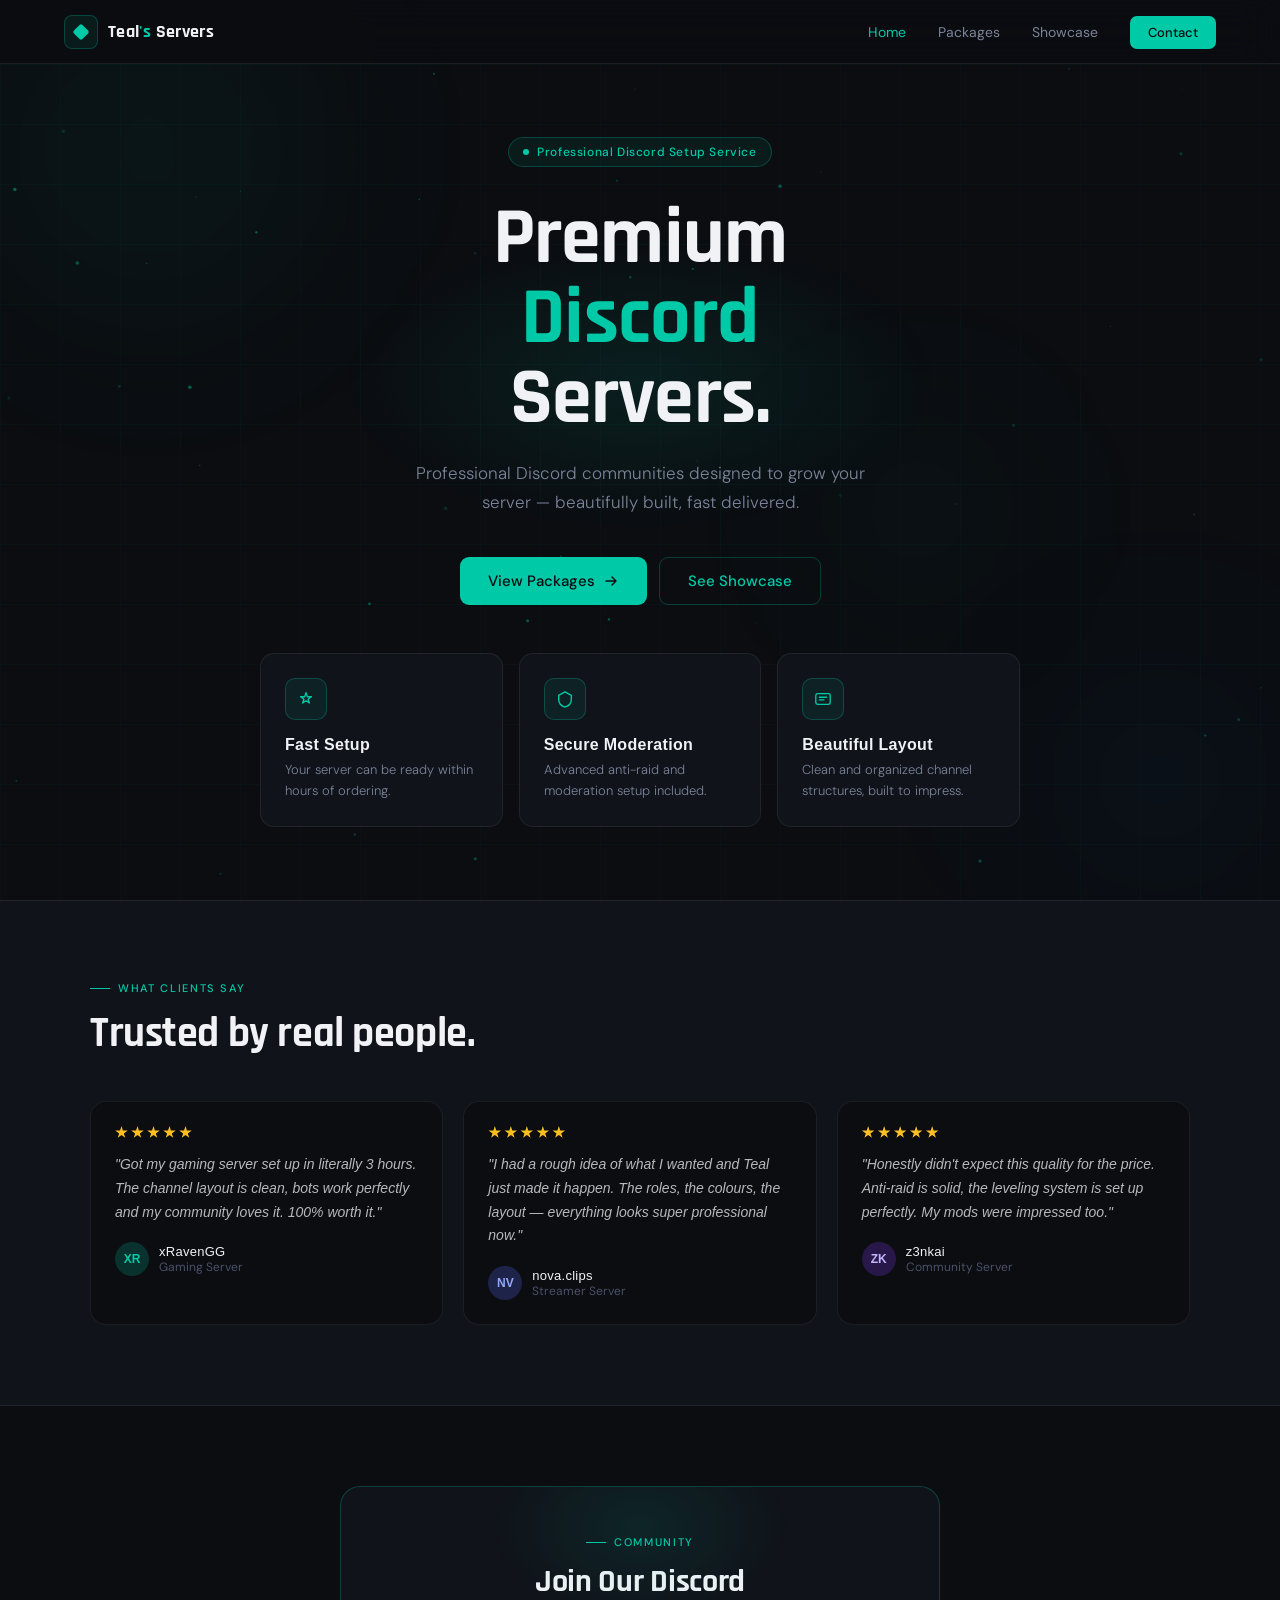
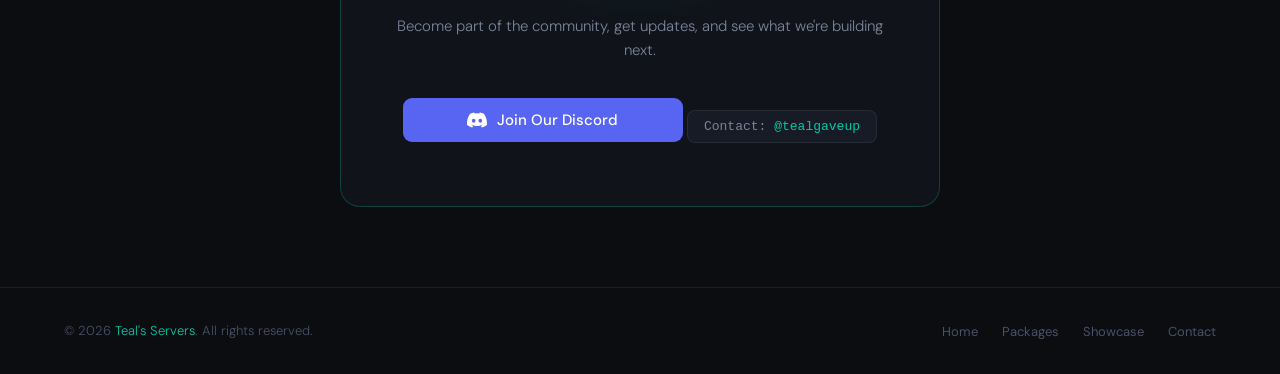
==== commit 366bcc73: "Update index.html" ====
--- a/index.html
+++ b/index.html
@@ -333,7 +333,7 @@
 </div>
 
 <!-- ══ HOME ══ -->
-<div class="page" id="page-home">
+<div class="page active" id="page-home">
   <section class="hero">
     <div class="hero-grid-bg"></div>
     <div class="hero-glow"></div>
@@ -426,12 +426,18 @@
     <h1>Discord Server Packages</h1>
     <p>Simple, transparent pricing. Pick a package and I'll handle the rest.</p>
   </div>
+
+  <div style="text-align:center;padding:.75rem 5% 0;display:flex;align-items:center;justify-content:center;gap:6px;">
+    <div style="width:6px;height:6px;border-radius:50%;background:var(--teal);animation:blink 2s infinite;flex-shrink:0;"></div>
+    <span id="currency-label" style="font-size:12px;color:var(--muted);">Detecting your location...</span>
+  </div>
+
   <div class="packages-grid">
     <div class="pkg-card">
       <div class="pkg-badge">Starter</div>
       <div class="pkg-name">Basic Server</div>
       <div class="pkg-sub">Everything you need to get started</div>
-      <div class="pkg-price">$5 <span>/ one-time</span></div>
+      <div class="pkg-price"><span class="price-display" data-usd="2">$2</span> <span>/ one-time</span></div>
       <div class="pkg-divider"></div>
       <ul class="pkg-features">
         <li><div class="check"></div>Channel Setup</li>
@@ -445,7 +451,7 @@
       <div class="pkg-badge">Most Popular</div>
       <div class="pkg-name">Gaming Server</div>
       <div class="pkg-sub">Built for gaming communities</div>
-      <div class="pkg-price">$10 <span>/ one-time</span></div>
+      <div class="pkg-price"><span class="price-display" data-usd="4">$4</span> <span>/ one-time</span></div>
       <div class="pkg-divider"></div>
       <ul class="pkg-features">
         <li><div class="check"></div>Game Roles</li>
@@ -459,7 +465,7 @@
       <div class="pkg-badge">Premium</div>
       <div class="pkg-name">Community Server</div>
       <div class="pkg-sub">For serious communities</div>
-      <div class="pkg-price">$18 <span>/ one-time</span></div>
+      <div class="pkg-price"><span class="price-display" data-usd="7">$7</span> <span>/ one-time</span></div>
       <div class="pkg-divider"></div>
       <ul class="pkg-features">
         <li><div class="check"></div>Advanced Moderation</li>
@@ -469,6 +475,10 @@
       </ul>
       <button class="btn-outline" onclick="showPage('contact')" style="width:100%">Order Community →</button>
     </div>
+  </div>
+
+  <div style="text-align:center;padding:0 5% 1.5rem;display:flex;flex-direction:column;align-items:center;gap:8px;">
+    <p style="font-size:13px;color:var(--muted2);font-style:italic;">All prices are negotiable — just reach out on Discord.</p>
   </div>
 
   <!-- FAQ -->
@@ -613,6 +623,51 @@
   document.querySelectorAll('.faq-item').forEach(f => f.classList.remove('open'));
   if (!isOpen) item.classList.add('open');
 }
+
+/* CURRENCY CONVERSION */
+const CURRENCY_MAP = {
+  IN:'INR',PK:'PKR',BD:'BDT',GB:'GBP',DE:'EUR',FR:'EUR',IT:'EUR',ES:'EUR',NL:'EUR',
+  AU:'AUD',CA:'CAD',JP:'JPY',CN:'CNY',BR:'BRL',MX:'MXN',KR:'KRW',SG:'SGD',
+  AE:'AED',SA:'SAR',NG:'NGN',ZA:'ZAR',PH:'PHP',ID:'IDR',MY:'MYR',TH:'THB',
+  TR:'TRY',AR:'ARS',EG:'EGP',GH:'GHS',KE:'KES',UA:'UAH',PL:'PLN',SE:'SEK',
+  NO:'NOK',DK:'DKK',CH:'CHF',RU:'RUB',VN:'VND'
+};
+const SYMBOLS = {
+  USD:'$',INR:'₹',PKR:'Rs',GBP:'£',EUR:'€',AUD:'A$',CAD:'C$',JPY:'¥',
+  CNY:'¥',BRL:'R$',MXN:'MX$',KRW:'₩',SGD:'S$',AED:'AED ',SAR:'SAR ',
+  NGN:'₦',ZAR:'R',PHP:'₱',IDR:'Rp',MYR:'RM',THB:'฿',TRY:'₺',ARS:'$',
+  EGP:'E£',BDT:'৳',GHS:'₵',KES:'KSh',UAH:'₴',PLN:'zł',SEK:'kr',
+  NOK:'kr',DKK:'kr',CHF:'CHF ',RUB:'₽',VND:'₫'
+};
+
+async function convertPrices() {
+  const label = document.getElementById('currency-label');
+  try {
+    const geoRes = await fetch('https://ipapi.co/json/');
+    const geo = await geoRes.json();
+    const country = geo.country_code;
+    const currency = CURRENCY_MAP[country] || 'USD';
+    if (currency === 'USD') {
+      if (label) label.textContent = 'Prices in USD';
+      return;
+    }
+    const rateRes = await fetch(`https://api.exchangerate-api.com/v4/latest/USD`);
+    const rateData = await rateRes.json();
+    const rate = rateData.rates[currency];
+    if (!rate) { if (label) label.textContent = 'Prices in USD'; return; }
+    const symbol = SYMBOLS[currency] || currency + ' ';
+    document.querySelectorAll('.price-display').forEach(el => {
+      const usd = parseFloat(el.dataset.usd);
+      const converted = usd * rate;
+      const rounded = converted < 10 ? converted.toFixed(2) : converted < 100 ? Math.round(converted) : Math.round(converted / 5) * 5;
+      el.textContent = symbol + rounded.toLocaleString();
+    });
+    if (label) label.innerHTML = `Showing prices in <strong style="color:var(--teal)">${currency}</strong> for ${geo.country_name}`;
+  } catch(e) {
+    if (label) label.textContent = 'Prices in USD';
+  }
+}
+convertPrices();
 
 /* PARTICLES */
 const canvas = document.getElementById('particle-canvas');
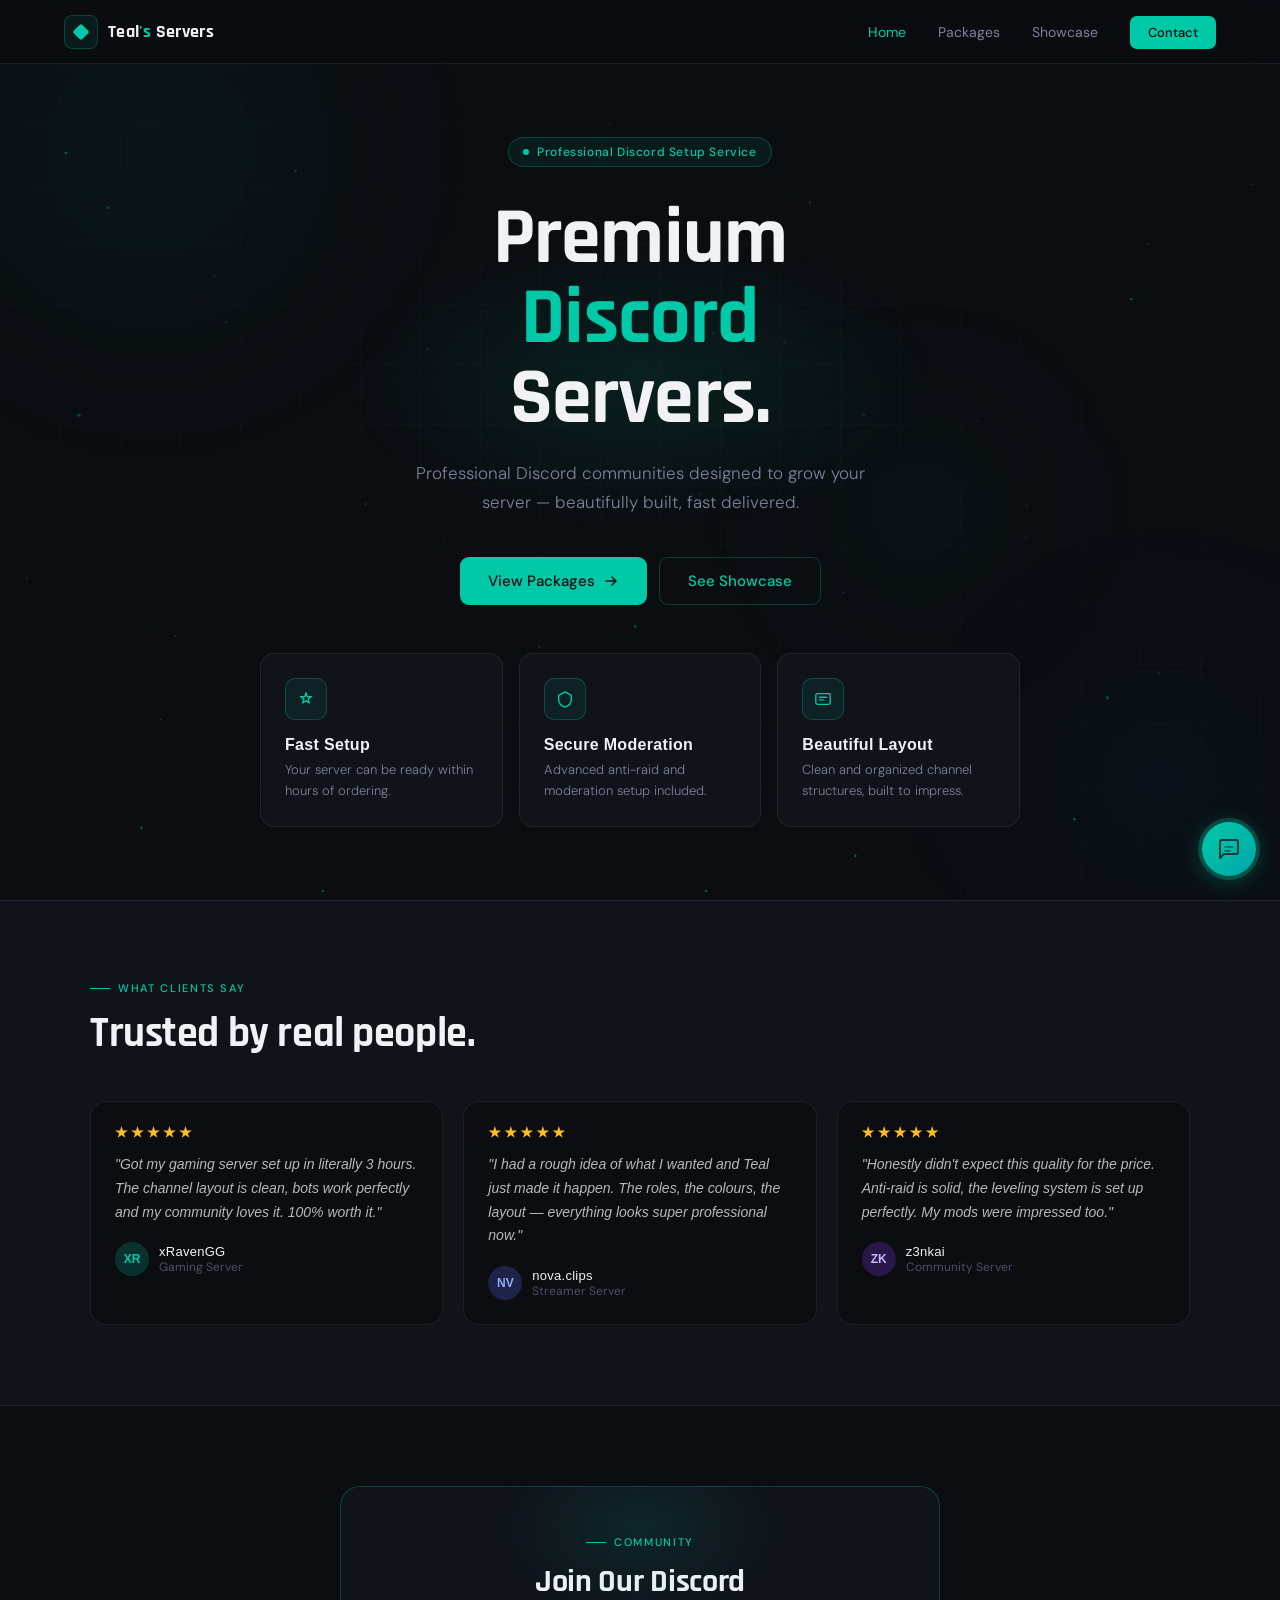
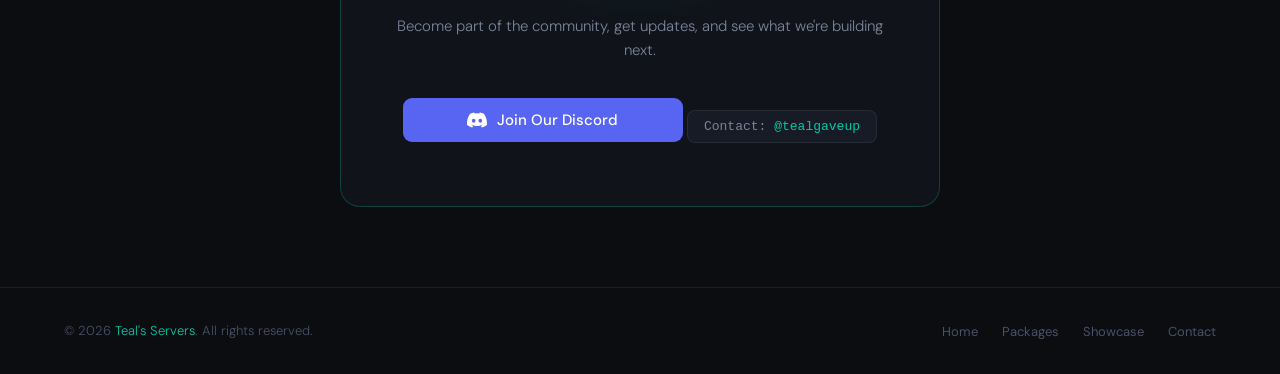
==== commit 6c90cad5: "Update index.html" ====
--- a/index.html
+++ b/index.html
@@ -295,6 +295,245 @@
   .hero-buttons{flex-direction:column;align-items:center}
   .btn-primary,.btn-outline{width:100%;justify-content:center}
   .footer-links{display:none}
+}
+
+/* ═══════════════════════════════════════
+   AI CHAT WIDGET
+═══════════════════════════════════════ */
+
+/* Floating button */
+#ai-fab{
+  position:fixed;
+  bottom:24px;right:24px;
+  width:54px;height:54px;
+  background:linear-gradient(135deg,var(--teal),#0099aa);
+  border:none;border-radius:50%;
+  display:flex;align-items:center;justify-content:center;
+  cursor:pointer;z-index:900;
+  box-shadow:0 4px 24px rgba(0,201,167,0.35),0 2px 8px rgba(0,0,0,0.4);
+  transition:transform .2s,box-shadow .2s;
+  animation:fabIn .4s cubic-bezier(.34,1.56,.64,1) both;
+}
+@keyframes fabIn{from{transform:scale(0) rotate(-180deg);opacity:0}to{transform:scale(1) rotate(0);opacity:1}}
+#ai-fab:hover{transform:scale(1.1);box-shadow:0 6px 32px rgba(0,201,167,0.5),0 2px 8px rgba(0,0,0,0.4)}
+#ai-fab svg{width:24px;height:24px;stroke:var(--bg);fill:none;stroke-width:2;stroke-linecap:round;stroke-linejoin:round;transition:opacity .2s}
+#ai-fab .fab-close{display:none}
+#ai-fab.open .fab-open{display:none}
+#ai-fab.open .fab-close{display:block}
+.fab-pulse{
+  position:absolute;inset:-4px;border-radius:50%;
+  background:rgba(0,201,167,0.25);
+  animation:fabPulse 2.5s ease-in-out infinite;
+  pointer-events:none;
+}
+@keyframes fabPulse{0%,100%{transform:scale(1);opacity:.6}50%{transform:scale(1.18);opacity:0}}
+
+/* Desktop panel */
+#ai-panel{
+  position:fixed;
+  bottom:90px;right:24px;
+  width:360px;height:520px;
+  background:var(--bg2);
+  border:1px solid rgba(0,201,167,0.2);
+  border-radius:18px;
+  display:flex;flex-direction:column;
+  z-index:899;overflow:hidden;
+  box-shadow:0 16px 64px rgba(0,0,0,0.6),0 0 0 1px rgba(0,201,167,0.08);
+  transform:translateY(16px) scale(0.97);
+  opacity:0;pointer-events:none;
+  transition:transform .25s cubic-bezier(.34,1.2,.64,1),opacity .2s ease;
+}
+#ai-panel.open{
+  transform:translateY(0) scale(1);
+  opacity:1;pointer-events:all;
+}
+
+/* Mobile full-screen overlay */
+#ai-mobile-overlay{
+  display:none;
+  position:fixed;inset:0;
+  background:var(--bg);
+  z-index:1000;
+  flex-direction:column;
+  transform:translateY(100%);
+  transition:transform .3s cubic-bezier(.4,0,.2,1);
+}
+#ai-mobile-overlay.open{transform:translateY(0)}
+@media(max-width:700px){
+  #ai-panel{display:none!important}
+  #ai-mobile-overlay{display:flex}
+}
+
+/* Chat header (shared) */
+.ai-header{
+  padding:14px 16px;
+  border-bottom:1px solid rgba(255,255,255,0.06);
+  display:flex;align-items:center;gap:10px;
+  background:rgba(11,13,17,0.8);
+  backdrop-filter:blur(12px);
+  flex-shrink:0;
+}
+.ai-header-avatar{
+  width:34px;height:34px;
+  background:linear-gradient(135deg,var(--teal),#0099aa);
+  border-radius:10px;
+  display:flex;align-items:center;justify-content:center;
+  font-size:16px;flex-shrink:0;
+  box-shadow:0 0 12px rgba(0,201,167,0.3);
+}
+.ai-header-text{flex:1}
+.ai-header-name{font-family:'Rajdhani',sans-serif;font-size:15px;font-weight:700;color:var(--text);letter-spacing:.03em}
+.ai-header-status{font-size:11px;color:var(--muted);display:flex;align-items:center;gap:5px;margin-top:1px}
+.ai-status-dot{width:6px;height:6px;border-radius:50%;background:var(--teal);animation:blink 2s infinite;box-shadow:0 0 6px var(--teal)}
+.ai-back-btn{
+  background:none;border:none;cursor:pointer;
+  color:var(--muted);padding:6px;border-radius:8px;
+  display:flex;align-items:center;gap:5px;
+  font-size:13px;font-family:'DM Sans',sans-serif;
+  transition:color .2s,background .2s;
+}
+.ai-back-btn:hover{color:var(--text);background:rgba(255,255,255,0.06)}
+.ai-back-btn svg{width:16px;height:16px;stroke:currentColor;fill:none;stroke-width:2;stroke-linecap:round;stroke-linejoin:round}
+.ai-close-btn{
+  background:none;border:none;cursor:pointer;
+  color:var(--muted);padding:6px;border-radius:8px;
+  display:flex;align-items:center;justify-content:center;
+  transition:color .2s,background .2s;margin-left:auto;
+}
+.ai-close-btn:hover{color:var(--text);background:rgba(255,255,255,0.06)}
+.ai-close-btn svg{width:16px;height:16px;stroke:currentColor;fill:none;stroke-width:2;stroke-linecap:round;stroke-linejoin:round}
+
+/* Messages */
+.ai-messages{
+  flex:1;overflow-y:auto;
+  padding:16px 14px;
+  display:flex;flex-direction:column;gap:12px;
+  scroll-behavior:smooth;
+  min-height:0;
+}
+.ai-messages::-webkit-scrollbar{width:3px}
+.ai-messages::-webkit-scrollbar-track{background:transparent}
+.ai-messages::-webkit-scrollbar-thumb{background:rgba(255,255,255,0.1);border-radius:2px}
+
+.ai-msg{display:flex;gap:8px;animation:msgIn .25s ease both;opacity:0;transform:translateY(6px)}
+@keyframes msgIn{to{opacity:1;transform:translateY(0)}}
+.ai-msg.user{flex-direction:row-reverse}
+.ai-avatar{width:28px;height:28px;border-radius:8px;display:flex;align-items:center;justify-content:center;font-size:13px;flex-shrink:0;margin-top:2px}
+.ai-avatar.ai{background:linear-gradient(135deg,var(--teal),#0099aa)}
+.ai-avatar.user{background:var(--bg3);border:1px solid rgba(255,255,255,0.08)}
+.ai-bubble{
+  max-width:78%;padding:10px 13px;
+  border-radius:13px;font-size:13px;line-height:1.6;
+}
+.ai-msg.ai .ai-bubble{
+  background:rgba(255,255,255,0.04);
+  border:1px solid rgba(255,255,255,0.07);
+  border-top-left-radius:4px;color:var(--text);
+}
+.ai-msg.user .ai-bubble{
+  background:rgba(0,201,167,0.12);
+  border:1px solid rgba(0,201,167,0.2);
+  border-top-right-radius:4px;color:var(--text);
+}
+
+/* Package cards in chat */
+.ai-pkg-cards{display:flex;flex-direction:column;gap:6px;margin-top:10px}
+.ai-pkg-card{
+  background:var(--bg3);border:1px solid rgba(255,255,255,0.08);
+  border-radius:9px;padding:9px 12px;cursor:pointer;
+  display:flex;justify-content:space-between;align-items:center;
+  transition:all .2s;
+}
+.ai-pkg-card:hover{border-color:var(--border-teal);background:var(--teal-pale);transform:translateX(2px)}
+.ai-pkg-card-name{font-size:12px;font-weight:600;color:var(--text)}
+.ai-pkg-card-desc{font-size:11px;color:var(--muted);margin-top:1px}
+.ai-pkg-card-price{font-family:'Rajdhani',sans-serif;font-size:14px;font-weight:700;color:var(--teal);white-space:nowrap}
+
+/* Typing indicator */
+.ai-typing{display:flex;gap:3px;align-items:center;padding:11px 13px}
+.ai-typing span{width:5px;height:5px;background:var(--teal);border-radius:50%;animation:typeDot 1.2s ease-in-out infinite;opacity:.6}
+.ai-typing span:nth-child(2){animation-delay:.2s}
+.ai-typing span:nth-child(3){animation-delay:.4s}
+@keyframes typeDot{0%,60%,100%{transform:translateY(0);opacity:.6}30%{transform:translateY(-5px);opacity:1}}
+
+/* Quick replies */
+.ai-quick{padding:0 14px 10px;display:none;flex-wrap:wrap;gap:5px;flex-shrink:0}
+.ai-qr{
+  background:transparent;border:1px solid rgba(255,255,255,0.1);
+  color:var(--muted);font-family:'DM Sans',sans-serif;
+  font-size:11px;padding:5px 10px;border-radius:16px;
+  cursor:pointer;transition:all .18s;white-space:nowrap;
+}
+.ai-qr:hover{border-color:var(--border-teal);color:var(--teal);background:var(--teal-pale)}
+
+/* Welcome screen */
+.ai-welcome{
+  flex:1;display:flex;flex-direction:column;
+  align-items:center;justify-content:center;
+  padding:20px 16px;text-align:center;gap:12px;
+}
+.ai-welcome-icon{
+  width:52px;height:52px;
+  background:linear-gradient(135deg,var(--teal),#0099aa);
+  border-radius:14px;display:flex;align-items:center;justify-content:center;
+  font-size:22px;box-shadow:0 0 28px rgba(0,201,167,0.3);
+  animation:aiFloat 4s ease-in-out infinite;
+}
+@keyframes aiFloat{0%,100%{transform:translateY(0)}50%{transform:translateY(-6px)}}
+.ai-welcome h3{font-family:'Rajdhani',sans-serif;font-size:17px;font-weight:700;color:var(--teal);letter-spacing:.04em}
+.ai-welcome p{font-size:12px;color:var(--muted);max-width:240px;line-height:1.6}
+.ai-chips{display:flex;flex-wrap:wrap;gap:6px;justify-content:center;margin-top:4px}
+.ai-chip{
+  background:var(--bg3);border:1px solid rgba(255,255,255,0.08);
+  color:var(--muted);font-size:11px;padding:6px 11px;
+  border-radius:16px;cursor:pointer;transition:all .18s;
+  font-family:'DM Sans',sans-serif;
+}
+.ai-chip:hover{border-color:var(--border-teal);color:var(--teal);background:var(--teal-pale)}
+
+/* Input area */
+.ai-input-area{
+  padding:10px 14px 14px;
+  border-top:1px solid rgba(255,255,255,0.06);
+  background:rgba(11,13,17,0.6);
+  display:flex;gap:8px;align-items:flex-end;
+  flex-shrink:0;
+}
+.ai-textarea{
+  flex:1;background:rgba(255,255,255,0.05);
+  border:1px solid rgba(255,255,255,0.1);
+  border-radius:10px;padding:9px 13px;
+  color:var(--text);font-family:'DM Sans',sans-serif;
+  font-size:13px;resize:none;outline:none;
+  transition:border-color .2s;max-height:80px;line-height:1.5;
+}
+.ai-textarea::placeholder{color:var(--muted2)}
+.ai-textarea:focus{border-color:var(--border-teal)}
+.ai-send{
+  width:36px;height:36px;
+  background:linear-gradient(135deg,var(--teal),#0099aa);
+  border:none;border-radius:9px;cursor:pointer;
+  display:flex;align-items:center;justify-content:center;flex-shrink:0;
+  transition:all .2s;box-shadow:0 0 12px rgba(0,201,167,0.25);
+}
+.ai-send:hover{transform:scale(1.08)}
+.ai-send:disabled{opacity:.35;cursor:not-allowed;transform:none}
+.ai-send svg{width:15px;height:15px;stroke:var(--bg);fill:none;stroke-width:2.5;stroke-linecap:round;stroke-linejoin:round}
+
+/* Mobile: input area bigger tap targets */
+@media(max-width:700px){
+  .ai-messages{padding:20px 16px;gap:14px}
+  .ai-textarea{font-size:14px;padding:11px 15px}
+  .ai-send{width:42px;height:42px}
+  .ai-input-area{padding:12px 16px 20px}
+  .ai-welcome{padding:32px 20px}
+  .ai-welcome-icon{width:64px;height:64px;font-size:28px;border-radius:18px}
+  .ai-welcome h3{font-size:20px}
+  .ai-welcome p{font-size:13px;max-width:300px}
+  .ai-chip{font-size:12px;padding:8px 14px}
+  .ai-bubble{font-size:14px;max-width:85%}
+  .ai-quick{padding:0 16px 12px;gap:7px}
+  .ai-qr{font-size:12px;padding:7px 13px}
 }
 </style>
 </head>
@@ -706,5 +945,316 @@
 }
 draw();
 </script>
+
+<!-- ═══════════════════════════════════════
+     AI CHAT WIDGET
+═══════════════════════════════════════ -->
+
+<!-- Floating action button -->
+<button id="ai-fab" aria-label="Open AI Assistant" onclick="toggleAI()">
+  <div class="fab-pulse"></div>
+  <!-- Chat icon (open state) -->
+  <svg class="fab-open" viewBox="0 0 24 24"><path d="M21 15a2 2 0 0 1-2 2H7l-4 4V5a2 2 0 0 1 2-2h14a2 2 0 0 1 2 2z"/><path d="M8 10h8M8 14h5" stroke="rgba(11,13,17,0.7)" stroke-width="1.5"/></svg>
+  <!-- Close icon (close state) -->
+  <svg class="fab-close" viewBox="0 0 24 24"><path d="M18 6L6 18M6 6l12 12"/></svg>
+</button>
+
+<!-- Desktop panel -->
+<div id="ai-panel">
+  <div class="ai-header">
+    <div class="ai-header-avatar">🌊</div>
+    <div class="ai-header-text">
+      <div class="ai-header-name">TEAL'S AI</div>
+      <div class="ai-header-status"><span class="ai-status-dot"></span>Online · Ask me anything</div>
+    </div>
+    <button class="ai-close-btn" onclick="toggleAI()" aria-label="Close">
+      <svg viewBox="0 0 24 24"><path d="M18 6L6 18M6 6l12 12"/></svg>
+    </button>
+  </div>
+  <div class="ai-messages" id="ai-msgs-desktop"></div>
+  <div id="ai-welcome-desktop" class="ai-welcome">
+    <div class="ai-welcome-icon">🤖</div>
+    <h3>Hey, I'm Teal's AI</h3>
+    <p>Ask me about packages, pricing, or how ordering works.</p>
+    <div class="ai-chips">
+      <button class="ai-chip" onclick="aiQuickSend('What packages do you offer?','desktop')">Packages?</button>
+      <button class="ai-chip" onclick="aiQuickSend('Which package suits me?','desktop')">Help me choose</button>
+      <button class="ai-chip" onclick="aiQuickSend('How do I order?','desktop')">How to order</button>
+      <button class="ai-chip" onclick="aiQuickSend('How long does setup take?','desktop')">Delivery time</button>
+    </div>
+  </div>
+  <div class="ai-quick" id="ai-qr-desktop"></div>
+  <div class="ai-input-area">
+    <textarea class="ai-textarea" id="ai-input-desktop" rows="1" placeholder="Ask about Discord setup…"></textarea>
+    <button class="ai-send" id="ai-send-desktop" onclick="aiSend('desktop')">
+      <svg viewBox="0 0 24 24"><line x1="22" y1="2" x2="11" y2="13"/><polygon points="22 2 15 22 11 13 2 9 22 2" fill="rgba(11,13,17,0.9)" stroke="none"/></svg>
+    </button>
+  </div>
+</div>
+
+<!-- Mobile full-screen overlay -->
+<div id="ai-mobile-overlay">
+  <div class="ai-header" style="padding-top:max(14px,env(safe-area-inset-top))">
+    <button class="ai-back-btn" onclick="closeAIMobile()" aria-label="Back">
+      <svg viewBox="0 0 24 24"><polyline points="15 18 9 12 15 6"/></svg>
+      Back
+    </button>
+    <div class="ai-header-avatar" style="margin-left:8px">🌊</div>
+    <div class="ai-header-text" style="margin-left:10px">
+      <div class="ai-header-name">TEAL'S AI</div>
+      <div class="ai-header-status"><span class="ai-status-dot"></span>Online</div>
+    </div>
+  </div>
+  <div class="ai-messages" id="ai-msgs-mobile"></div>
+  <div id="ai-welcome-mobile" class="ai-welcome">
+    <div class="ai-welcome-icon">🤖</div>
+    <h3>Hey, I'm Teal's AI</h3>
+    <p>Ask me about packages, pricing, or how ordering works.</p>
+    <div class="ai-chips">
+      <button class="ai-chip" onclick="aiQuickSend('What packages do you offer?','mobile')">Packages?</button>
+      <button class="ai-chip" onclick="aiQuickSend('Which package suits me?','mobile')">Help me choose</button>
+      <button class="ai-chip" onclick="aiQuickSend('How do I order?','mobile')">How to order</button>
+      <button class="ai-chip" onclick="aiQuickSend('How long does setup take?','mobile')">Delivery time</button>
+    </div>
+  </div>
+  <div class="ai-quick" id="ai-qr-mobile"></div>
+  <div class="ai-input-area">
+    <textarea class="ai-textarea" id="ai-input-mobile" rows="1" placeholder="Ask about Discord setup…"></textarea>
+    <button class="ai-send" id="ai-send-mobile" onclick="aiSend('mobile')">
+      <svg viewBox="0 0 24 24"><line x1="22" y1="2" x2="11" y2="13"/><polygon points="22 2 15 22 11 13 2 9 22 2" fill="rgba(11,13,17,0.9)" stroke="none"/></svg>
+    </button>
+  </div>
+</div>
+
+<script>
+/* ═══════ AI WIDGET LOGIC ═══════ */
+const AI_KEY = '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';
+
+const AI_SYSTEM = `You are the friendly AI assistant for Teal's Servers — a professional Discord server setup service run by Teal (@tealgaveup). Your job is to answer questions and recommend the right package.
+
+PACKAGES:
+1. Starter / Basic Server — $2 one-time. Includes: Channel Setup, Roles System, Basic Bots, Simple Layout. Best for small groups or beginners.
+2. Gaming Server — $4 one-time. Includes: Game Roles, Voice Channels, Moderation Bots, Events Channel. Best for gaming communities.
+3. Community Server — $7 one-time. Includes: Advanced Moderation, Leveling System, Custom Layout, Community Channels. Best for serious or growing communities.
+All prices are negotiable. Custom requests welcome.
+
+HOW IT WORKS: Client adds Teal as admin temporarily. Setup done within 24 hours (basic often a few hours). Revisions included.
+
+PAYMENT: Via Discord DM @tealgaveup. Accepts PayPal and most major methods.
+CONTACT: Discord https://discord.gg/AhwZUt9kAU or DM @tealgaveup.
+
+Be friendly, concise — 2-3 sentences max unless listing packages. When recommending packages, end your message with:
+PACKAGES_JSON:[{"name":"Starter","price":"$2","desc":"Small servers & beginners"},{"name":"Gaming","price":"$4","desc":"Gaming communities"}]
+Only include relevant packages in the JSON. If they want to order, direct them to @tealgaveup on Discord.`;
+
+let aiMessages = [];
+let aiLoading = false;
+let aiPanelOpen = false;
+
+const fab = document.getElementById('ai-fab');
+const panel = document.getElementById('ai-panel');
+const mobileOverlay = document.getElementById('ai-mobile-overlay');
+
+function isMobile() { return window.innerWidth <= 700; }
+
+function toggleAI() {
+  if (isMobile()) {
+    openAIMobile();
+  } else {
+    aiPanelOpen = !aiPanelOpen;
+    panel.classList.toggle('open', aiPanelOpen);
+    fab.classList.toggle('open', aiPanelOpen);
+  }
+}
+
+function openAIMobile() {
+  mobileOverlay.classList.add('open');
+  document.body.style.overflow = 'hidden';
+  fab.style.display = 'none';
+}
+
+function closeAIMobile() {
+  mobileOverlay.classList.remove('open');
+  document.body.style.overflow = '';
+  fab.style.display = '';
+}
+
+// Setup textarea auto-resize + enter key for both instances
+['desktop','mobile'].forEach(id => {
+  const ta = document.getElementById('ai-input-' + id);
+  if (!ta) return;
+  ta.addEventListener('keydown', e => {
+    if (e.key === 'Enter' && !e.shiftKey) { e.preventDefault(); aiSend(id); }
+  });
+  ta.addEventListener('input', () => {
+    ta.style.height = 'auto';
+    ta.style.height = Math.min(ta.scrollHeight, 80) + 'px';
+  });
+});
+
+function aiShowMessages(id) {
+  document.getElementById('ai-welcome-' + id).style.display = 'none';
+  document.getElementById('ai-msgs-' + id).style.display = 'flex';
+}
+
+function aiAddMsg(id, role, text, packages) {
+  aiShowMessages(id);
+  const container = document.getElementById('ai-msgs-' + id);
+
+  const wrap = document.createElement('div');
+  wrap.className = 'ai-msg ' + role;
+
+  const av = document.createElement('div');
+  av.className = 'ai-avatar ' + role;
+  av.textContent = role === 'ai' ? '🌊' : '👤';
+
+  const bubble = document.createElement('div');
+  bubble.className = 'ai-bubble';
+  bubble.textContent = text;
+
+  if (packages && packages.length) {
+    const cards = document.createElement('div');
+    cards.className = 'ai-pkg-cards';
+    packages.forEach(p => {
+      const card = document.createElement('div');
+      card.className = 'ai-pkg-card';
+      card.innerHTML = `<div><div class="ai-pkg-card-name">${p.name}</div><div class="ai-pkg-card-desc">${p.desc}</div></div><div class="ai-pkg-card-price">${p.price}</div>`;
+      card.onclick = () => aiQuickSend('Tell me more about the ' + p.name + ' package', id);
+      cards.appendChild(card);
+    });
+    bubble.appendChild(cards);
+  }
+
+  wrap.appendChild(av);
+  wrap.appendChild(bubble);
+  container.appendChild(wrap);
+  container.scrollTop = container.scrollHeight;
+}
+
+function aiAddTyping(id) {
+  aiShowMessages(id);
+  const container = document.getElementById('ai-msgs-' + id);
+  const wrap = document.createElement('div');
+  wrap.className = 'ai-msg ai';
+  wrap.id = 'ai-typing-' + id;
+  const av = document.createElement('div');
+  av.className = 'ai-avatar ai';
+  av.textContent = '🌊';
+  const bubble = document.createElement('div');
+  bubble.className = 'ai-bubble';
+  bubble.innerHTML = '<div class="ai-typing"><span></span><span></span><span></span></div>';
+  wrap.appendChild(av);
+  wrap.appendChild(bubble);
+  container.appendChild(wrap);
+  container.scrollTop = container.scrollHeight;
+}
+
+function aiRemoveTyping(id) {
+  const el = document.getElementById('ai-typing-' + id);
+  if (el) el.remove();
+}
+
+function aiShowQR(id, replies) {
+  const qrEl = document.getElementById('ai-qr-' + id);
+  qrEl.style.display = 'flex';
+  qrEl.innerHTML = '';
+  replies.forEach(r => {
+    const btn = document.createElement('button');
+    btn.className = 'ai-qr';
+    btn.textContent = r;
+    btn.onclick = () => aiQuickSend(r, id);
+    qrEl.appendChild(btn);
+  });
+}
+
+function aiQuickSend(text, id) {
+  const ta = document.getElementById('ai-input-' + id);
+  ta.value = text;
+  aiSend(id);
+}
+
+async function aiSend(id) {
+  const ta = document.getElementById('ai-input-' + id);
+  const text = ta.value.trim();
+  if (!text || aiLoading) return;
+
+  ta.value = '';
+  ta.style.height = 'auto';
+  const qrEl = document.getElementById('ai-qr-' + id);
+  qrEl.style.display = 'none';
+  qrEl.innerHTML = '';
+
+  // Add to both panels so they stay in sync
+  ['desktop','mobile'].forEach(t => aiAddMsg(t, 'user', text));
+  aiMessages.push({ role: 'user', content: text });
+
+  aiLoading = true;
+  document.getElementById('ai-send-desktop').disabled = true;
+  document.getElementById('ai-send-mobile').disabled = true;
+  ['desktop','mobile'].forEach(t => aiAddTyping(t));
+
+  try {
+    const res = await fetch('https://api.anthropic.com/v1/messages', {
+      method: 'POST',
+      headers: {
+        'Content-Type': 'application/json',
+        'x-api-key': AI_KEY,
+        'anthropic-version': '2023-06-01',
+        'anthropic-dangerous-direct-browser-access': 'true'
+      },
+      body: JSON.stringify({
+        model: 'claude-sonnet-4-20250514',
+        max_tokens: 1000,
+        system: AI_SYSTEM,
+        messages: aiMessages
+      })
+    });
+
+    const data = await res.json();
+    const rawText = data.content?.[0]?.text || "Something went wrong — reach me at @tealgaveup on Discord!";
+
+    let displayText = rawText;
+    let packages = null;
+    const match = rawText.match(/PACKAGES_JSON:(\[.*?\])/s);
+    if (match) {
+      try { packages = JSON.parse(match[1]); } catch(e) {}
+      displayText = rawText.replace(/PACKAGES_JSON:\[.*?\]/s, '').trim();
+    }
+
+    ['desktop','mobile'].forEach(t => {
+      aiRemoveTyping(t);
+      aiAddMsg(t, 'ai', displayText, packages);
+    });
+    aiMessages.push({ role: 'assistant', content: rawText });
+
+    const lower = text.toLowerCase();
+    let qr;
+    if (lower.includes('order') || lower.includes('buy') || lower.includes('contact')) {
+      qr = ['What\'s your Discord?', 'Do you accept PayPal?'];
+    } else if (lower.includes('gaming')) {
+      qr = ['How to order?', 'Tell me about Community package'];
+    } else if (lower.includes('starter') || lower.includes('basic')) {
+      qr = ['How to order?', 'Tell me about Gaming package'];
+    } else {
+      qr = ['Show all packages', 'How to order?', 'Setup time?'];
+    }
+    ['desktop','mobile'].forEach(t => aiShowQR(t, qr));
+
+  } catch(err) {
+    ['desktop','mobile'].forEach(t => {
+      aiRemoveTyping(t);
+      aiAddMsg(t, 'ai', 'Oops, something went wrong. DM @tealgaveup on Discord directly!');
+    });
+  }
+
+  aiLoading = false;
+  document.getElementById('ai-send-desktop').disabled = false;
+  document.getElementById('ai-send-mobile').disabled = false;
+}
+
+// Keep messages div hidden initially (welcome screen shows instead)
+document.getElementById('ai-msgs-desktop').style.display = 'none';
+document.getElementById('ai-msgs-mobile').style.display = 'none';
+</script>
 </body>
 </html>
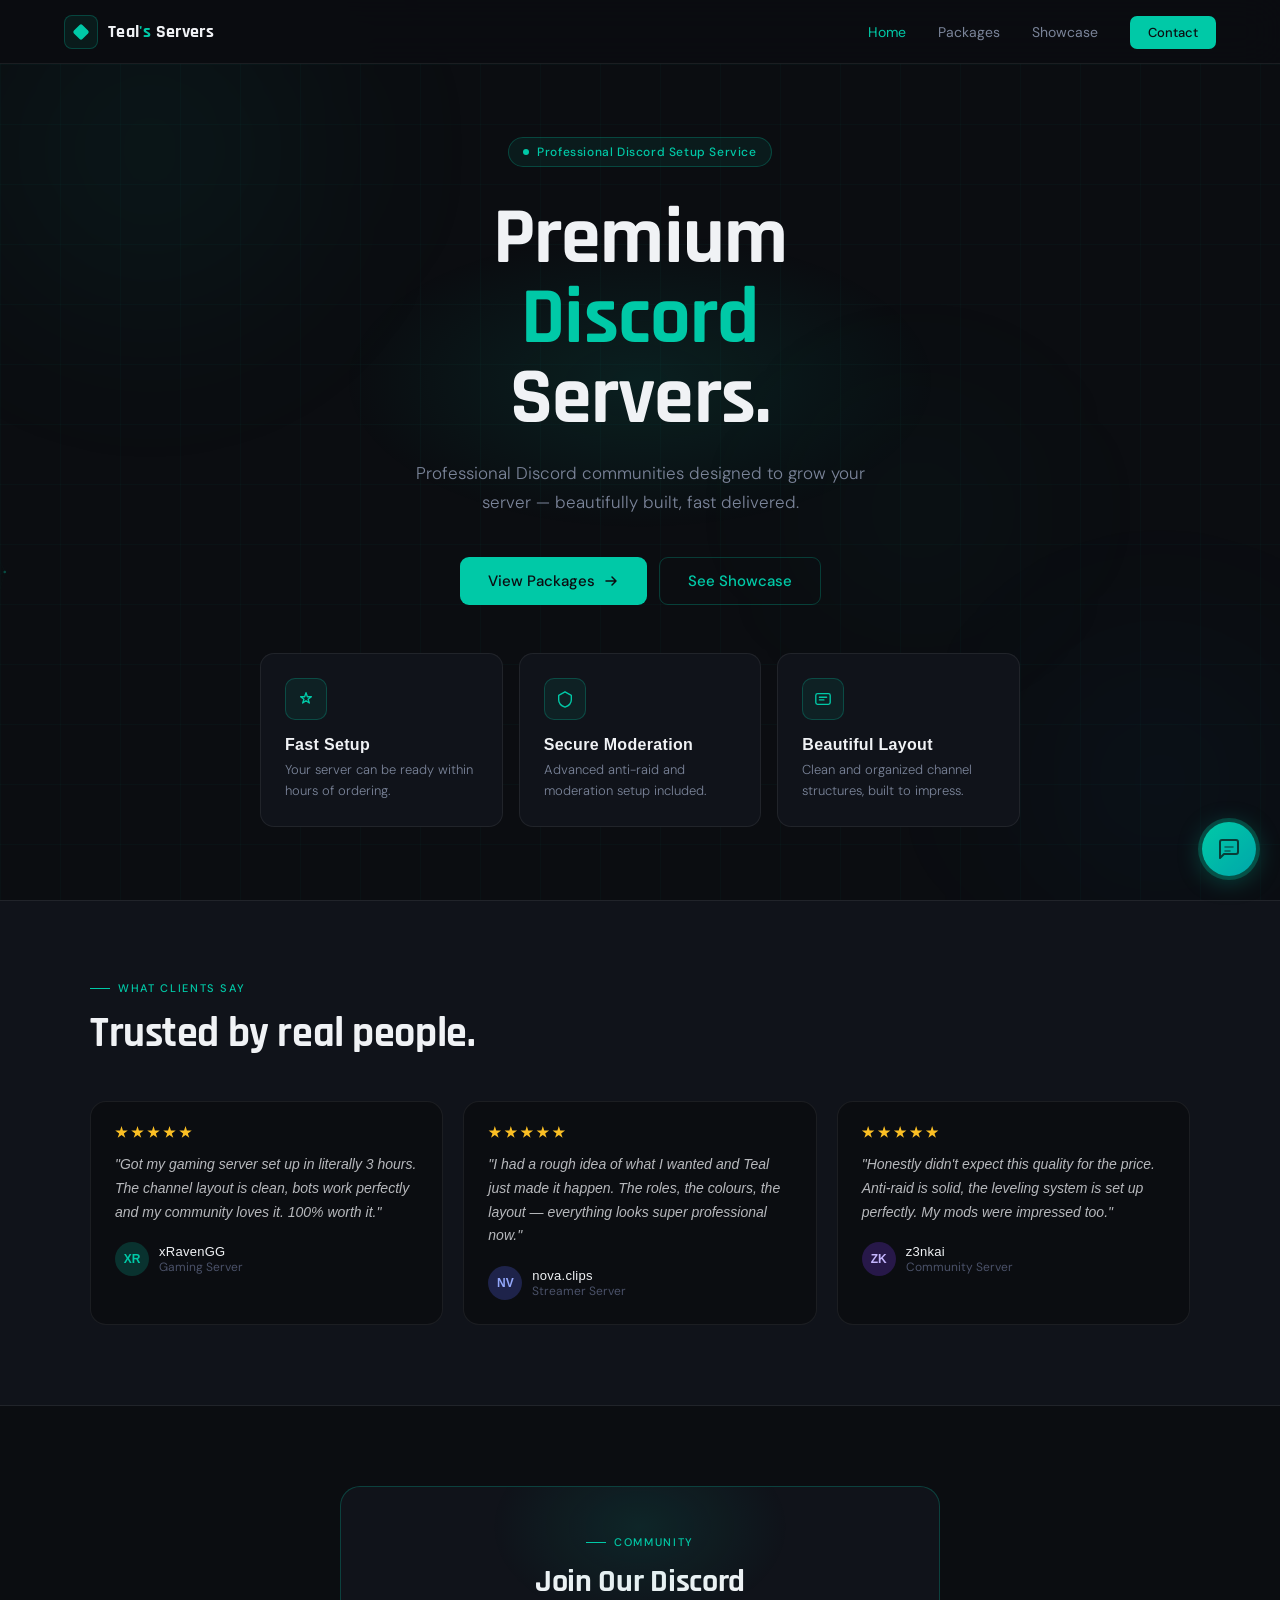
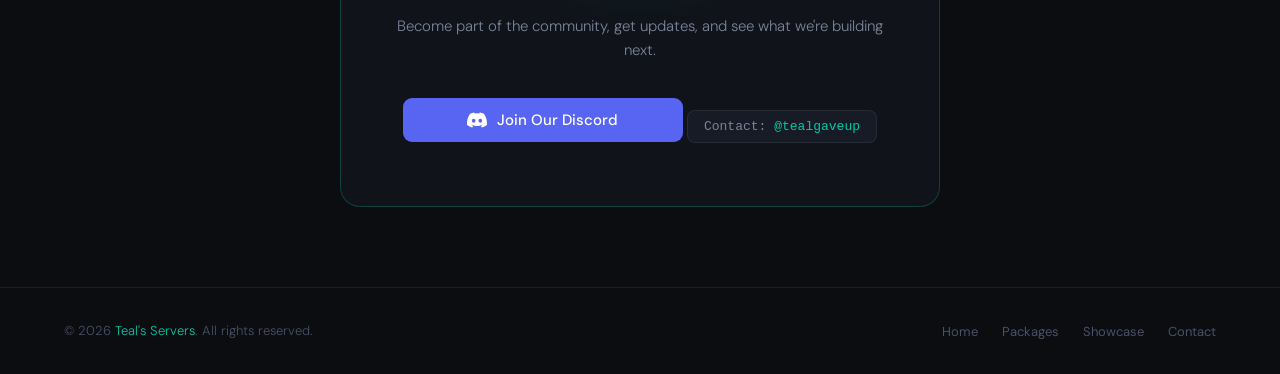
==== commit 9b83b10c: "Update index.html" ====
--- a/index.html
+++ b/index.html
@@ -1194,24 +1194,27 @@
   ['desktop','mobile'].forEach(t => aiAddTyping(t));
 
   try {
-    const res = await fetch('https://api.anthropic.com/v1/messages', {
+    const res = await fetch('/api/chat', {
       method: 'POST',
-      headers: {
-        'Content-Type': 'application/json',
-        'x-api-key': AI_KEY,
-        'anthropic-version': '2023-06-01',
-        'anthropic-dangerous-direct-browser-access': 'true'
-      },
+      headers: { 'Content-Type': 'application/json' },
       body: JSON.stringify({
-        model: 'claude-sonnet-4-20250514',
+        model: 'claude-sonnet-4-6',
         max_tokens: 1000,
         system: AI_SYSTEM,
         messages: aiMessages
       })
     });
 
+    if (!res.ok) {
+      const errData = await res.json().catch(() => ({}));
+      console.error('Anthropic API error:', res.status, errData);
+      throw new Error('API ' + res.status);
+    }
+
     const data = await res.json();
-    const rawText = data.content?.[0]?.text || "Something went wrong — reach me at @tealgaveup on Discord!";
+    console.log('AI response received');
+    const rawText = data.content?.[0]?.text;
+    if (!rawText) throw new Error('Empty response');
 
     let displayText = rawText;
     let packages = null;
@@ -1241,9 +1244,10 @@
     ['desktop','mobile'].forEach(t => aiShowQR(t, qr));
 
   } catch(err) {
+    console.error('AI chat error:', err.message);
     ['desktop','mobile'].forEach(t => {
       aiRemoveTyping(t);
-      aiAddMsg(t, 'ai', 'Oops, something went wrong. DM @tealgaveup on Discord directly!');
+      aiAddMsg(t, 'ai', 'Oops, something went wrong. Please DM @tealgaveup on Discord directly!');
     });
   }
 
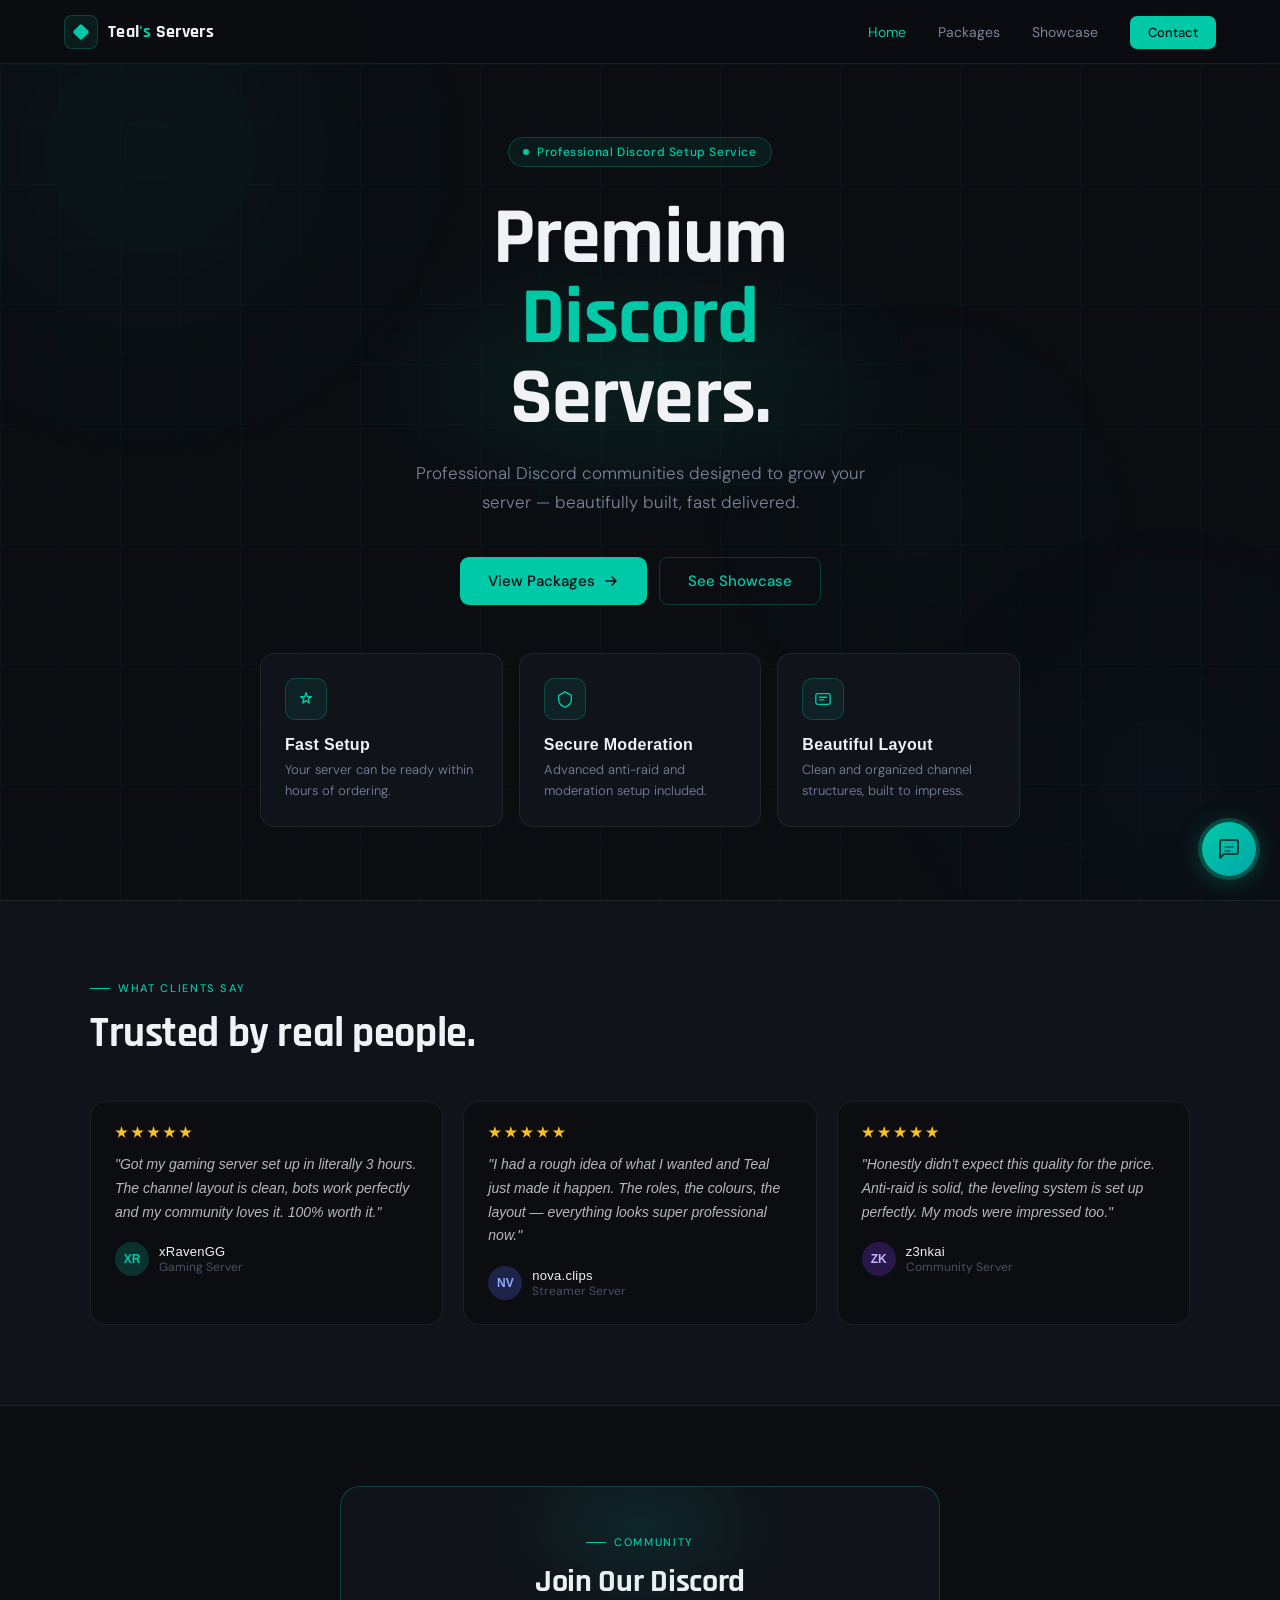
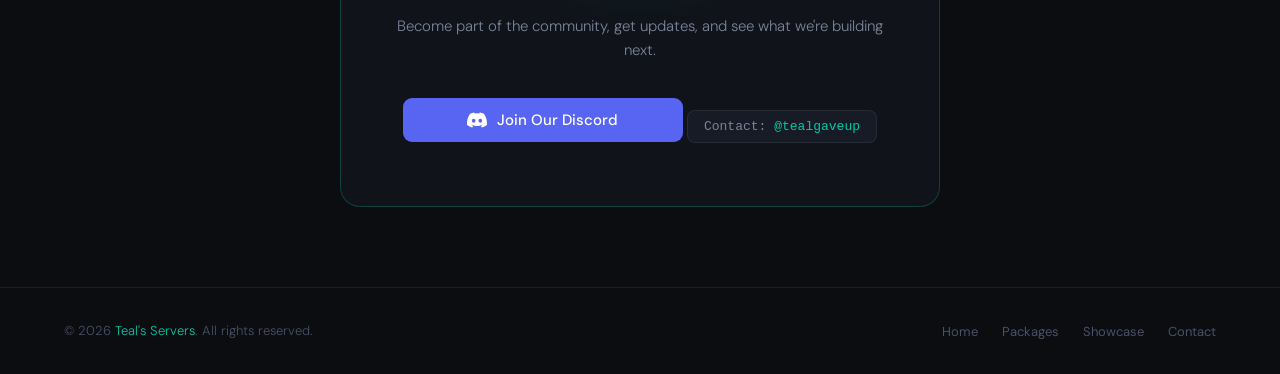
==== commit 3de4a6b2: "Update index.html" ====
--- a/index.html
+++ b/index.html
@@ -1194,11 +1194,16 @@
   ['desktop','mobile'].forEach(t => aiAddTyping(t));
 
   try {
-    const res = await fetch('/api/chat', {
+    const res = await fetch('https://api.anthropic.com/v1/messages', {
       method: 'POST',
-      headers: { 'Content-Type': 'application/json' },
+      headers: {
+        'Content-Type': 'application/json',
+        'x-api-key': AI_KEY,
+        'anthropic-version': '2023-06-01',
+        'anthropic-dangerous-direct-browser-access': 'true'
+      },
       body: JSON.stringify({
-        model: 'claude-sonnet-4-6',
+        model: 'claude-haiku-4-5-20251001',
         max_tokens: 1000,
         system: AI_SYSTEM,
         messages: aiMessages
@@ -1208,7 +1213,7 @@
     if (!res.ok) {
       const errData = await res.json().catch(() => ({}));
       console.error('Anthropic API error:', res.status, errData);
-      throw new Error('API ' + res.status);
+      throw new Error('API ' + res.status + ': ' + (errData?.error?.message || ''));
     }
 
     const data = await res.json();
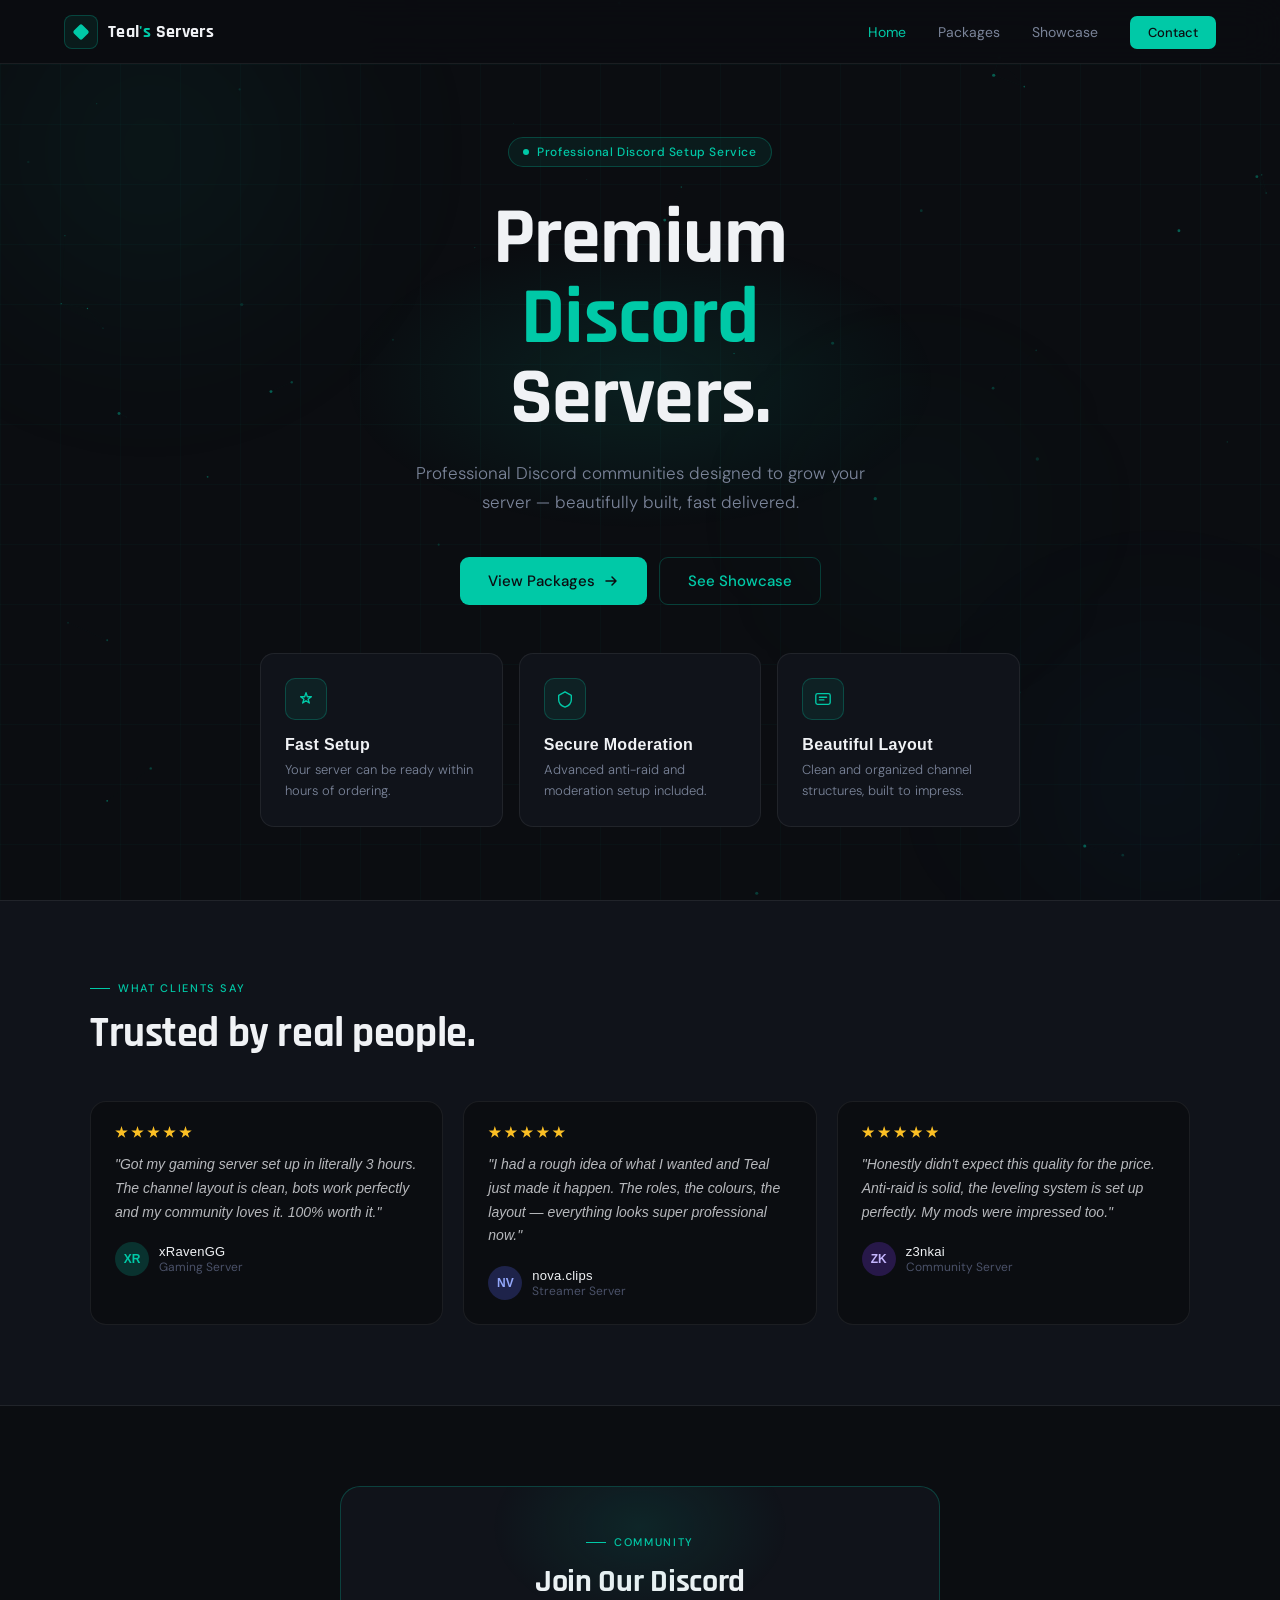
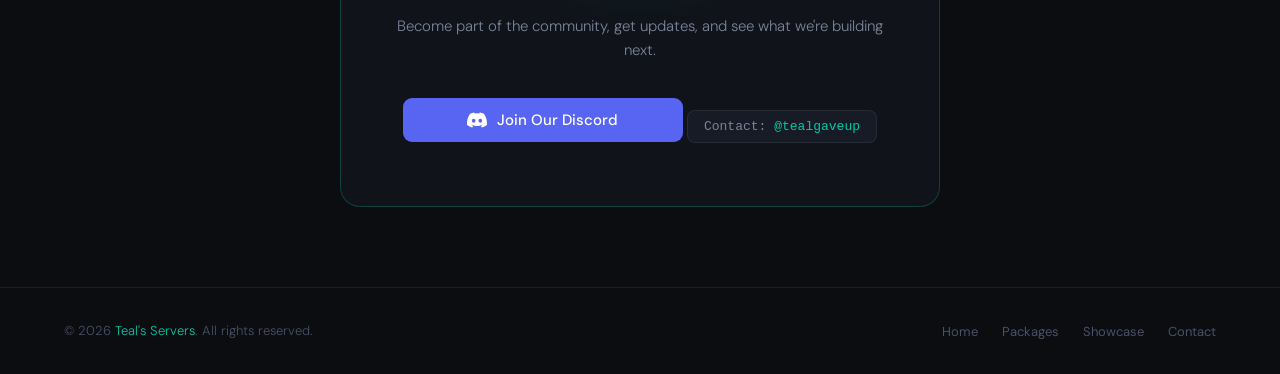
==== commit 3cd37685: "Update index.html" ====
--- a/index.html
+++ b/index.html
@@ -295,245 +295,6 @@
   .hero-buttons{flex-direction:column;align-items:center}
   .btn-primary,.btn-outline{width:100%;justify-content:center}
   .footer-links{display:none}
-}
-
-/* ═══════════════════════════════════════
-   AI CHAT WIDGET
-═══════════════════════════════════════ */
-
-/* Floating button */
-#ai-fab{
-  position:fixed;
-  bottom:24px;right:24px;
-  width:54px;height:54px;
-  background:linear-gradient(135deg,var(--teal),#0099aa);
-  border:none;border-radius:50%;
-  display:flex;align-items:center;justify-content:center;
-  cursor:pointer;z-index:900;
-  box-shadow:0 4px 24px rgba(0,201,167,0.35),0 2px 8px rgba(0,0,0,0.4);
-  transition:transform .2s,box-shadow .2s;
-  animation:fabIn .4s cubic-bezier(.34,1.56,.64,1) both;
-}
-@keyframes fabIn{from{transform:scale(0) rotate(-180deg);opacity:0}to{transform:scale(1) rotate(0);opacity:1}}
-#ai-fab:hover{transform:scale(1.1);box-shadow:0 6px 32px rgba(0,201,167,0.5),0 2px 8px rgba(0,0,0,0.4)}
-#ai-fab svg{width:24px;height:24px;stroke:var(--bg);fill:none;stroke-width:2;stroke-linecap:round;stroke-linejoin:round;transition:opacity .2s}
-#ai-fab .fab-close{display:none}
-#ai-fab.open .fab-open{display:none}
-#ai-fab.open .fab-close{display:block}
-.fab-pulse{
-  position:absolute;inset:-4px;border-radius:50%;
-  background:rgba(0,201,167,0.25);
-  animation:fabPulse 2.5s ease-in-out infinite;
-  pointer-events:none;
-}
-@keyframes fabPulse{0%,100%{transform:scale(1);opacity:.6}50%{transform:scale(1.18);opacity:0}}
-
-/* Desktop panel */
-#ai-panel{
-  position:fixed;
-  bottom:90px;right:24px;
-  width:360px;height:520px;
-  background:var(--bg2);
-  border:1px solid rgba(0,201,167,0.2);
-  border-radius:18px;
-  display:flex;flex-direction:column;
-  z-index:899;overflow:hidden;
-  box-shadow:0 16px 64px rgba(0,0,0,0.6),0 0 0 1px rgba(0,201,167,0.08);
-  transform:translateY(16px) scale(0.97);
-  opacity:0;pointer-events:none;
-  transition:transform .25s cubic-bezier(.34,1.2,.64,1),opacity .2s ease;
-}
-#ai-panel.open{
-  transform:translateY(0) scale(1);
-  opacity:1;pointer-events:all;
-}
-
-/* Mobile full-screen overlay */
-#ai-mobile-overlay{
-  display:none;
-  position:fixed;inset:0;
-  background:var(--bg);
-  z-index:1000;
-  flex-direction:column;
-  transform:translateY(100%);
-  transition:transform .3s cubic-bezier(.4,0,.2,1);
-}
-#ai-mobile-overlay.open{transform:translateY(0)}
-@media(max-width:700px){
-  #ai-panel{display:none!important}
-  #ai-mobile-overlay{display:flex}
-}
-
-/* Chat header (shared) */
-.ai-header{
-  padding:14px 16px;
-  border-bottom:1px solid rgba(255,255,255,0.06);
-  display:flex;align-items:center;gap:10px;
-  background:rgba(11,13,17,0.8);
-  backdrop-filter:blur(12px);
-  flex-shrink:0;
-}
-.ai-header-avatar{
-  width:34px;height:34px;
-  background:linear-gradient(135deg,var(--teal),#0099aa);
-  border-radius:10px;
-  display:flex;align-items:center;justify-content:center;
-  font-size:16px;flex-shrink:0;
-  box-shadow:0 0 12px rgba(0,201,167,0.3);
-}
-.ai-header-text{flex:1}
-.ai-header-name{font-family:'Rajdhani',sans-serif;font-size:15px;font-weight:700;color:var(--text);letter-spacing:.03em}
-.ai-header-status{font-size:11px;color:var(--muted);display:flex;align-items:center;gap:5px;margin-top:1px}
-.ai-status-dot{width:6px;height:6px;border-radius:50%;background:var(--teal);animation:blink 2s infinite;box-shadow:0 0 6px var(--teal)}
-.ai-back-btn{
-  background:none;border:none;cursor:pointer;
-  color:var(--muted);padding:6px;border-radius:8px;
-  display:flex;align-items:center;gap:5px;
-  font-size:13px;font-family:'DM Sans',sans-serif;
-  transition:color .2s,background .2s;
-}
-.ai-back-btn:hover{color:var(--text);background:rgba(255,255,255,0.06)}
-.ai-back-btn svg{width:16px;height:16px;stroke:currentColor;fill:none;stroke-width:2;stroke-linecap:round;stroke-linejoin:round}
-.ai-close-btn{
-  background:none;border:none;cursor:pointer;
-  color:var(--muted);padding:6px;border-radius:8px;
-  display:flex;align-items:center;justify-content:center;
-  transition:color .2s,background .2s;margin-left:auto;
-}
-.ai-close-btn:hover{color:var(--text);background:rgba(255,255,255,0.06)}
-.ai-close-btn svg{width:16px;height:16px;stroke:currentColor;fill:none;stroke-width:2;stroke-linecap:round;stroke-linejoin:round}
-
-/* Messages */
-.ai-messages{
-  flex:1;overflow-y:auto;
-  padding:16px 14px;
-  display:flex;flex-direction:column;gap:12px;
-  scroll-behavior:smooth;
-  min-height:0;
-}
-.ai-messages::-webkit-scrollbar{width:3px}
-.ai-messages::-webkit-scrollbar-track{background:transparent}
-.ai-messages::-webkit-scrollbar-thumb{background:rgba(255,255,255,0.1);border-radius:2px}
-
-.ai-msg{display:flex;gap:8px;animation:msgIn .25s ease both;opacity:0;transform:translateY(6px)}
-@keyframes msgIn{to{opacity:1;transform:translateY(0)}}
-.ai-msg.user{flex-direction:row-reverse}
-.ai-avatar{width:28px;height:28px;border-radius:8px;display:flex;align-items:center;justify-content:center;font-size:13px;flex-shrink:0;margin-top:2px}
-.ai-avatar.ai{background:linear-gradient(135deg,var(--teal),#0099aa)}
-.ai-avatar.user{background:var(--bg3);border:1px solid rgba(255,255,255,0.08)}
-.ai-bubble{
-  max-width:78%;padding:10px 13px;
-  border-radius:13px;font-size:13px;line-height:1.6;
-}
-.ai-msg.ai .ai-bubble{
-  background:rgba(255,255,255,0.04);
-  border:1px solid rgba(255,255,255,0.07);
-  border-top-left-radius:4px;color:var(--text);
-}
-.ai-msg.user .ai-bubble{
-  background:rgba(0,201,167,0.12);
-  border:1px solid rgba(0,201,167,0.2);
-  border-top-right-radius:4px;color:var(--text);
-}
-
-/* Package cards in chat */
-.ai-pkg-cards{display:flex;flex-direction:column;gap:6px;margin-top:10px}
-.ai-pkg-card{
-  background:var(--bg3);border:1px solid rgba(255,255,255,0.08);
-  border-radius:9px;padding:9px 12px;cursor:pointer;
-  display:flex;justify-content:space-between;align-items:center;
-  transition:all .2s;
-}
-.ai-pkg-card:hover{border-color:var(--border-teal);background:var(--teal-pale);transform:translateX(2px)}
-.ai-pkg-card-name{font-size:12px;font-weight:600;color:var(--text)}
-.ai-pkg-card-desc{font-size:11px;color:var(--muted);margin-top:1px}
-.ai-pkg-card-price{font-family:'Rajdhani',sans-serif;font-size:14px;font-weight:700;color:var(--teal);white-space:nowrap}
-
-/* Typing indicator */
-.ai-typing{display:flex;gap:3px;align-items:center;padding:11px 13px}
-.ai-typing span{width:5px;height:5px;background:var(--teal);border-radius:50%;animation:typeDot 1.2s ease-in-out infinite;opacity:.6}
-.ai-typing span:nth-child(2){animation-delay:.2s}
-.ai-typing span:nth-child(3){animation-delay:.4s}
-@keyframes typeDot{0%,60%,100%{transform:translateY(0);opacity:.6}30%{transform:translateY(-5px);opacity:1}}
-
-/* Quick replies */
-.ai-quick{padding:0 14px 10px;display:none;flex-wrap:wrap;gap:5px;flex-shrink:0}
-.ai-qr{
-  background:transparent;border:1px solid rgba(255,255,255,0.1);
-  color:var(--muted);font-family:'DM Sans',sans-serif;
-  font-size:11px;padding:5px 10px;border-radius:16px;
-  cursor:pointer;transition:all .18s;white-space:nowrap;
-}
-.ai-qr:hover{border-color:var(--border-teal);color:var(--teal);background:var(--teal-pale)}
-
-/* Welcome screen */
-.ai-welcome{
-  flex:1;display:flex;flex-direction:column;
-  align-items:center;justify-content:center;
-  padding:20px 16px;text-align:center;gap:12px;
-}
-.ai-welcome-icon{
-  width:52px;height:52px;
-  background:linear-gradient(135deg,var(--teal),#0099aa);
-  border-radius:14px;display:flex;align-items:center;justify-content:center;
-  font-size:22px;box-shadow:0 0 28px rgba(0,201,167,0.3);
-  animation:aiFloat 4s ease-in-out infinite;
-}
-@keyframes aiFloat{0%,100%{transform:translateY(0)}50%{transform:translateY(-6px)}}
-.ai-welcome h3{font-family:'Rajdhani',sans-serif;font-size:17px;font-weight:700;color:var(--teal);letter-spacing:.04em}
-.ai-welcome p{font-size:12px;color:var(--muted);max-width:240px;line-height:1.6}
-.ai-chips{display:flex;flex-wrap:wrap;gap:6px;justify-content:center;margin-top:4px}
-.ai-chip{
-  background:var(--bg3);border:1px solid rgba(255,255,255,0.08);
-  color:var(--muted);font-size:11px;padding:6px 11px;
-  border-radius:16px;cursor:pointer;transition:all .18s;
-  font-family:'DM Sans',sans-serif;
-}
-.ai-chip:hover{border-color:var(--border-teal);color:var(--teal);background:var(--teal-pale)}
-
-/* Input area */
-.ai-input-area{
-  padding:10px 14px 14px;
-  border-top:1px solid rgba(255,255,255,0.06);
-  background:rgba(11,13,17,0.6);
-  display:flex;gap:8px;align-items:flex-end;
-  flex-shrink:0;
-}
-.ai-textarea{
-  flex:1;background:rgba(255,255,255,0.05);
-  border:1px solid rgba(255,255,255,0.1);
-  border-radius:10px;padding:9px 13px;
-  color:var(--text);font-family:'DM Sans',sans-serif;
-  font-size:13px;resize:none;outline:none;
-  transition:border-color .2s;max-height:80px;line-height:1.5;
-}
-.ai-textarea::placeholder{color:var(--muted2)}
-.ai-textarea:focus{border-color:var(--border-teal)}
-.ai-send{
-  width:36px;height:36px;
-  background:linear-gradient(135deg,var(--teal),#0099aa);
-  border:none;border-radius:9px;cursor:pointer;
-  display:flex;align-items:center;justify-content:center;flex-shrink:0;
-  transition:all .2s;box-shadow:0 0 12px rgba(0,201,167,0.25);
-}
-.ai-send:hover{transform:scale(1.08)}
-.ai-send:disabled{opacity:.35;cursor:not-allowed;transform:none}
-.ai-send svg{width:15px;height:15px;stroke:var(--bg);fill:none;stroke-width:2.5;stroke-linecap:round;stroke-linejoin:round}
-
-/* Mobile: input area bigger tap targets */
-@media(max-width:700px){
-  .ai-messages{padding:20px 16px;gap:14px}
-  .ai-textarea{font-size:14px;padding:11px 15px}
-  .ai-send{width:42px;height:42px}
-  .ai-input-area{padding:12px 16px 20px}
-  .ai-welcome{padding:32px 20px}
-  .ai-welcome-icon{width:64px;height:64px;font-size:28px;border-radius:18px}
-  .ai-welcome h3{font-size:20px}
-  .ai-welcome p{font-size:13px;max-width:300px}
-  .ai-chip{font-size:12px;padding:8px 14px}
-  .ai-bubble{font-size:14px;max-width:85%}
-  .ai-quick{padding:0 16px 12px;gap:7px}
-  .ai-qr{font-size:12px;padding:7px 13px}
 }
 </style>
 </head>
@@ -945,325 +706,5 @@
 }
 draw();
 </script>
-
-<!-- ═══════════════════════════════════════
-     AI CHAT WIDGET
-═══════════════════════════════════════ -->
-
-<!-- Floating action button -->
-<button id="ai-fab" aria-label="Open AI Assistant" onclick="toggleAI()">
-  <div class="fab-pulse"></div>
-  <!-- Chat icon (open state) -->
-  <svg class="fab-open" viewBox="0 0 24 24"><path d="M21 15a2 2 0 0 1-2 2H7l-4 4V5a2 2 0 0 1 2-2h14a2 2 0 0 1 2 2z"/><path d="M8 10h8M8 14h5" stroke="rgba(11,13,17,0.7)" stroke-width="1.5"/></svg>
-  <!-- Close icon (close state) -->
-  <svg class="fab-close" viewBox="0 0 24 24"><path d="M18 6L6 18M6 6l12 12"/></svg>
-</button>
-
-<!-- Desktop panel -->
-<div id="ai-panel">
-  <div class="ai-header">
-    <div class="ai-header-avatar">🌊</div>
-    <div class="ai-header-text">
-      <div class="ai-header-name">TEAL'S AI</div>
-      <div class="ai-header-status"><span class="ai-status-dot"></span>Online · Ask me anything</div>
-    </div>
-    <button class="ai-close-btn" onclick="toggleAI()" aria-label="Close">
-      <svg viewBox="0 0 24 24"><path d="M18 6L6 18M6 6l12 12"/></svg>
-    </button>
-  </div>
-  <div class="ai-messages" id="ai-msgs-desktop"></div>
-  <div id="ai-welcome-desktop" class="ai-welcome">
-    <div class="ai-welcome-icon">🤖</div>
-    <h3>Hey, I'm Teal's AI</h3>
-    <p>Ask me about packages, pricing, or how ordering works.</p>
-    <div class="ai-chips">
-      <button class="ai-chip" onclick="aiQuickSend('What packages do you offer?','desktop')">Packages?</button>
-      <button class="ai-chip" onclick="aiQuickSend('Which package suits me?','desktop')">Help me choose</button>
-      <button class="ai-chip" onclick="aiQuickSend('How do I order?','desktop')">How to order</button>
-      <button class="ai-chip" onclick="aiQuickSend('How long does setup take?','desktop')">Delivery time</button>
-    </div>
-  </div>
-  <div class="ai-quick" id="ai-qr-desktop"></div>
-  <div class="ai-input-area">
-    <textarea class="ai-textarea" id="ai-input-desktop" rows="1" placeholder="Ask about Discord setup…"></textarea>
-    <button class="ai-send" id="ai-send-desktop" onclick="aiSend('desktop')">
-      <svg viewBox="0 0 24 24"><line x1="22" y1="2" x2="11" y2="13"/><polygon points="22 2 15 22 11 13 2 9 22 2" fill="rgba(11,13,17,0.9)" stroke="none"/></svg>
-    </button>
-  </div>
-</div>
-
-<!-- Mobile full-screen overlay -->
-<div id="ai-mobile-overlay">
-  <div class="ai-header" style="padding-top:max(14px,env(safe-area-inset-top))">
-    <button class="ai-back-btn" onclick="closeAIMobile()" aria-label="Back">
-      <svg viewBox="0 0 24 24"><polyline points="15 18 9 12 15 6"/></svg>
-      Back
-    </button>
-    <div class="ai-header-avatar" style="margin-left:8px">🌊</div>
-    <div class="ai-header-text" style="margin-left:10px">
-      <div class="ai-header-name">TEAL'S AI</div>
-      <div class="ai-header-status"><span class="ai-status-dot"></span>Online</div>
-    </div>
-  </div>
-  <div class="ai-messages" id="ai-msgs-mobile"></div>
-  <div id="ai-welcome-mobile" class="ai-welcome">
-    <div class="ai-welcome-icon">🤖</div>
-    <h3>Hey, I'm Teal's AI</h3>
-    <p>Ask me about packages, pricing, or how ordering works.</p>
-    <div class="ai-chips">
-      <button class="ai-chip" onclick="aiQuickSend('What packages do you offer?','mobile')">Packages?</button>
-      <button class="ai-chip" onclick="aiQuickSend('Which package suits me?','mobile')">Help me choose</button>
-      <button class="ai-chip" onclick="aiQuickSend('How do I order?','mobile')">How to order</button>
-      <button class="ai-chip" onclick="aiQuickSend('How long does setup take?','mobile')">Delivery time</button>
-    </div>
-  </div>
-  <div class="ai-quick" id="ai-qr-mobile"></div>
-  <div class="ai-input-area">
-    <textarea class="ai-textarea" id="ai-input-mobile" rows="1" placeholder="Ask about Discord setup…"></textarea>
-    <button class="ai-send" id="ai-send-mobile" onclick="aiSend('mobile')">
-      <svg viewBox="0 0 24 24"><line x1="22" y1="2" x2="11" y2="13"/><polygon points="22 2 15 22 11 13 2 9 22 2" fill="rgba(11,13,17,0.9)" stroke="none"/></svg>
-    </button>
-  </div>
-</div>
-
-<script>
-/* ═══════ AI WIDGET LOGIC ═══════ */
-const AI_KEY = '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';
-
-const AI_SYSTEM = `You are the friendly AI assistant for Teal's Servers — a professional Discord server setup service run by Teal (@tealgaveup). Your job is to answer questions and recommend the right package.
-
-PACKAGES:
-1. Starter / Basic Server — $2 one-time. Includes: Channel Setup, Roles System, Basic Bots, Simple Layout. Best for small groups or beginners.
-2. Gaming Server — $4 one-time. Includes: Game Roles, Voice Channels, Moderation Bots, Events Channel. Best for gaming communities.
-3. Community Server — $7 one-time. Includes: Advanced Moderation, Leveling System, Custom Layout, Community Channels. Best for serious or growing communities.
-All prices are negotiable. Custom requests welcome.
-
-HOW IT WORKS: Client adds Teal as admin temporarily. Setup done within 24 hours (basic often a few hours). Revisions included.
-
-PAYMENT: Via Discord DM @tealgaveup. Accepts PayPal and most major methods.
-CONTACT: Discord https://discord.gg/AhwZUt9kAU or DM @tealgaveup.
-
-Be friendly, concise — 2-3 sentences max unless listing packages. When recommending packages, end your message with:
-PACKAGES_JSON:[{"name":"Starter","price":"$2","desc":"Small servers & beginners"},{"name":"Gaming","price":"$4","desc":"Gaming communities"}]
-Only include relevant packages in the JSON. If they want to order, direct them to @tealgaveup on Discord.`;
-
-let aiMessages = [];
-let aiLoading = false;
-let aiPanelOpen = false;
-
-const fab = document.getElementById('ai-fab');
-const panel = document.getElementById('ai-panel');
-const mobileOverlay = document.getElementById('ai-mobile-overlay');
-
-function isMobile() { return window.innerWidth <= 700; }
-
-function toggleAI() {
-  if (isMobile()) {
-    openAIMobile();
-  } else {
-    aiPanelOpen = !aiPanelOpen;
-    panel.classList.toggle('open', aiPanelOpen);
-    fab.classList.toggle('open', aiPanelOpen);
-  }
-}
-
-function openAIMobile() {
-  mobileOverlay.classList.add('open');
-  document.body.style.overflow = 'hidden';
-  fab.style.display = 'none';
-}
-
-function closeAIMobile() {
-  mobileOverlay.classList.remove('open');
-  document.body.style.overflow = '';
-  fab.style.display = '';
-}
-
-// Setup textarea auto-resize + enter key for both instances
-['desktop','mobile'].forEach(id => {
-  const ta = document.getElementById('ai-input-' + id);
-  if (!ta) return;
-  ta.addEventListener('keydown', e => {
-    if (e.key === 'Enter' && !e.shiftKey) { e.preventDefault(); aiSend(id); }
-  });
-  ta.addEventListener('input', () => {
-    ta.style.height = 'auto';
-    ta.style.height = Math.min(ta.scrollHeight, 80) + 'px';
-  });
-});
-
-function aiShowMessages(id) {
-  document.getElementById('ai-welcome-' + id).style.display = 'none';
-  document.getElementById('ai-msgs-' + id).style.display = 'flex';
-}
-
-function aiAddMsg(id, role, text, packages) {
-  aiShowMessages(id);
-  const container = document.getElementById('ai-msgs-' + id);
-
-  const wrap = document.createElement('div');
-  wrap.className = 'ai-msg ' + role;
-
-  const av = document.createElement('div');
-  av.className = 'ai-avatar ' + role;
-  av.textContent = role === 'ai' ? '🌊' : '👤';
-
-  const bubble = document.createElement('div');
-  bubble.className = 'ai-bubble';
-  bubble.textContent = text;
-
-  if (packages && packages.length) {
-    const cards = document.createElement('div');
-    cards.className = 'ai-pkg-cards';
-    packages.forEach(p => {
-      const card = document.createElement('div');
-      card.className = 'ai-pkg-card';
-      card.innerHTML = `<div><div class="ai-pkg-card-name">${p.name}</div><div class="ai-pkg-card-desc">${p.desc}</div></div><div class="ai-pkg-card-price">${p.price}</div>`;
-      card.onclick = () => aiQuickSend('Tell me more about the ' + p.name + ' package', id);
-      cards.appendChild(card);
-    });
-    bubble.appendChild(cards);
-  }
-
-  wrap.appendChild(av);
-  wrap.appendChild(bubble);
-  container.appendChild(wrap);
-  container.scrollTop = container.scrollHeight;
-}
-
-function aiAddTyping(id) {
-  aiShowMessages(id);
-  const container = document.getElementById('ai-msgs-' + id);
-  const wrap = document.createElement('div');
-  wrap.className = 'ai-msg ai';
-  wrap.id = 'ai-typing-' + id;
-  const av = document.createElement('div');
-  av.className = 'ai-avatar ai';
-  av.textContent = '🌊';
-  const bubble = document.createElement('div');
-  bubble.className = 'ai-bubble';
-  bubble.innerHTML = '<div class="ai-typing"><span></span><span></span><span></span></div>';
-  wrap.appendChild(av);
-  wrap.appendChild(bubble);
-  container.appendChild(wrap);
-  container.scrollTop = container.scrollHeight;
-}
-
-function aiRemoveTyping(id) {
-  const el = document.getElementById('ai-typing-' + id);
-  if (el) el.remove();
-}
-
-function aiShowQR(id, replies) {
-  const qrEl = document.getElementById('ai-qr-' + id);
-  qrEl.style.display = 'flex';
-  qrEl.innerHTML = '';
-  replies.forEach(r => {
-    const btn = document.createElement('button');
-    btn.className = 'ai-qr';
-    btn.textContent = r;
-    btn.onclick = () => aiQuickSend(r, id);
-    qrEl.appendChild(btn);
-  });
-}
-
-function aiQuickSend(text, id) {
-  const ta = document.getElementById('ai-input-' + id);
-  ta.value = text;
-  aiSend(id);
-}
-
-async function aiSend(id) {
-  const ta = document.getElementById('ai-input-' + id);
-  const text = ta.value.trim();
-  if (!text || aiLoading) return;
-
-  ta.value = '';
-  ta.style.height = 'auto';
-  const qrEl = document.getElementById('ai-qr-' + id);
-  qrEl.style.display = 'none';
-  qrEl.innerHTML = '';
-
-  // Add to both panels so they stay in sync
-  ['desktop','mobile'].forEach(t => aiAddMsg(t, 'user', text));
-  aiMessages.push({ role: 'user', content: text });
-
-  aiLoading = true;
-  document.getElementById('ai-send-desktop').disabled = true;
-  document.getElementById('ai-send-mobile').disabled = true;
-  ['desktop','mobile'].forEach(t => aiAddTyping(t));
-
-  try {
-    const res = await fetch('https://api.anthropic.com/v1/messages', {
-      method: 'POST',
-      headers: {
-        'Content-Type': 'application/json',
-        'x-api-key': AI_KEY,
-        'anthropic-version': '2023-06-01',
-        'anthropic-dangerous-direct-browser-access': 'true'
-      },
-      body: JSON.stringify({
-        model: 'claude-haiku-4-5-20251001',
-        max_tokens: 1000,
-        system: AI_SYSTEM,
-        messages: aiMessages
-      })
-    });
-
-    if (!res.ok) {
-      const errData = await res.json().catch(() => ({}));
-      console.error('Anthropic API error:', res.status, errData);
-      throw new Error('API ' + res.status + ': ' + (errData?.error?.message || ''));
-    }
-
-    const data = await res.json();
-    console.log('AI response received');
-    const rawText = data.content?.[0]?.text;
-    if (!rawText) throw new Error('Empty response');
-
-    let displayText = rawText;
-    let packages = null;
-    const match = rawText.match(/PACKAGES_JSON:(\[.*?\])/s);
-    if (match) {
-      try { packages = JSON.parse(match[1]); } catch(e) {}
-      displayText = rawText.replace(/PACKAGES_JSON:\[.*?\]/s, '').trim();
-    }
-
-    ['desktop','mobile'].forEach(t => {
-      aiRemoveTyping(t);
-      aiAddMsg(t, 'ai', displayText, packages);
-    });
-    aiMessages.push({ role: 'assistant', content: rawText });
-
-    const lower = text.toLowerCase();
-    let qr;
-    if (lower.includes('order') || lower.includes('buy') || lower.includes('contact')) {
-      qr = ['What\'s your Discord?', 'Do you accept PayPal?'];
-    } else if (lower.includes('gaming')) {
-      qr = ['How to order?', 'Tell me about Community package'];
-    } else if (lower.includes('starter') || lower.includes('basic')) {
-      qr = ['How to order?', 'Tell me about Gaming package'];
-    } else {
-      qr = ['Show all packages', 'How to order?', 'Setup time?'];
-    }
-    ['desktop','mobile'].forEach(t => aiShowQR(t, qr));
-
-  } catch(err) {
-    console.error('AI chat error:', err.message);
-    ['desktop','mobile'].forEach(t => {
-      aiRemoveTyping(t);
-      aiAddMsg(t, 'ai', 'Oops, something went wrong. Please DM @tealgaveup on Discord directly!');
-    });
-  }
-
-  aiLoading = false;
-  document.getElementById('ai-send-desktop').disabled = false;
-  document.getElementById('ai-send-mobile').disabled = false;
-}
-
-// Keep messages div hidden initially (welcome screen shows instead)
-document.getElementById('ai-msgs-desktop').style.display = 'none';
-document.getElementById('ai-msgs-mobile').style.display = 'none';
-</script>
 </body>
 </html>
